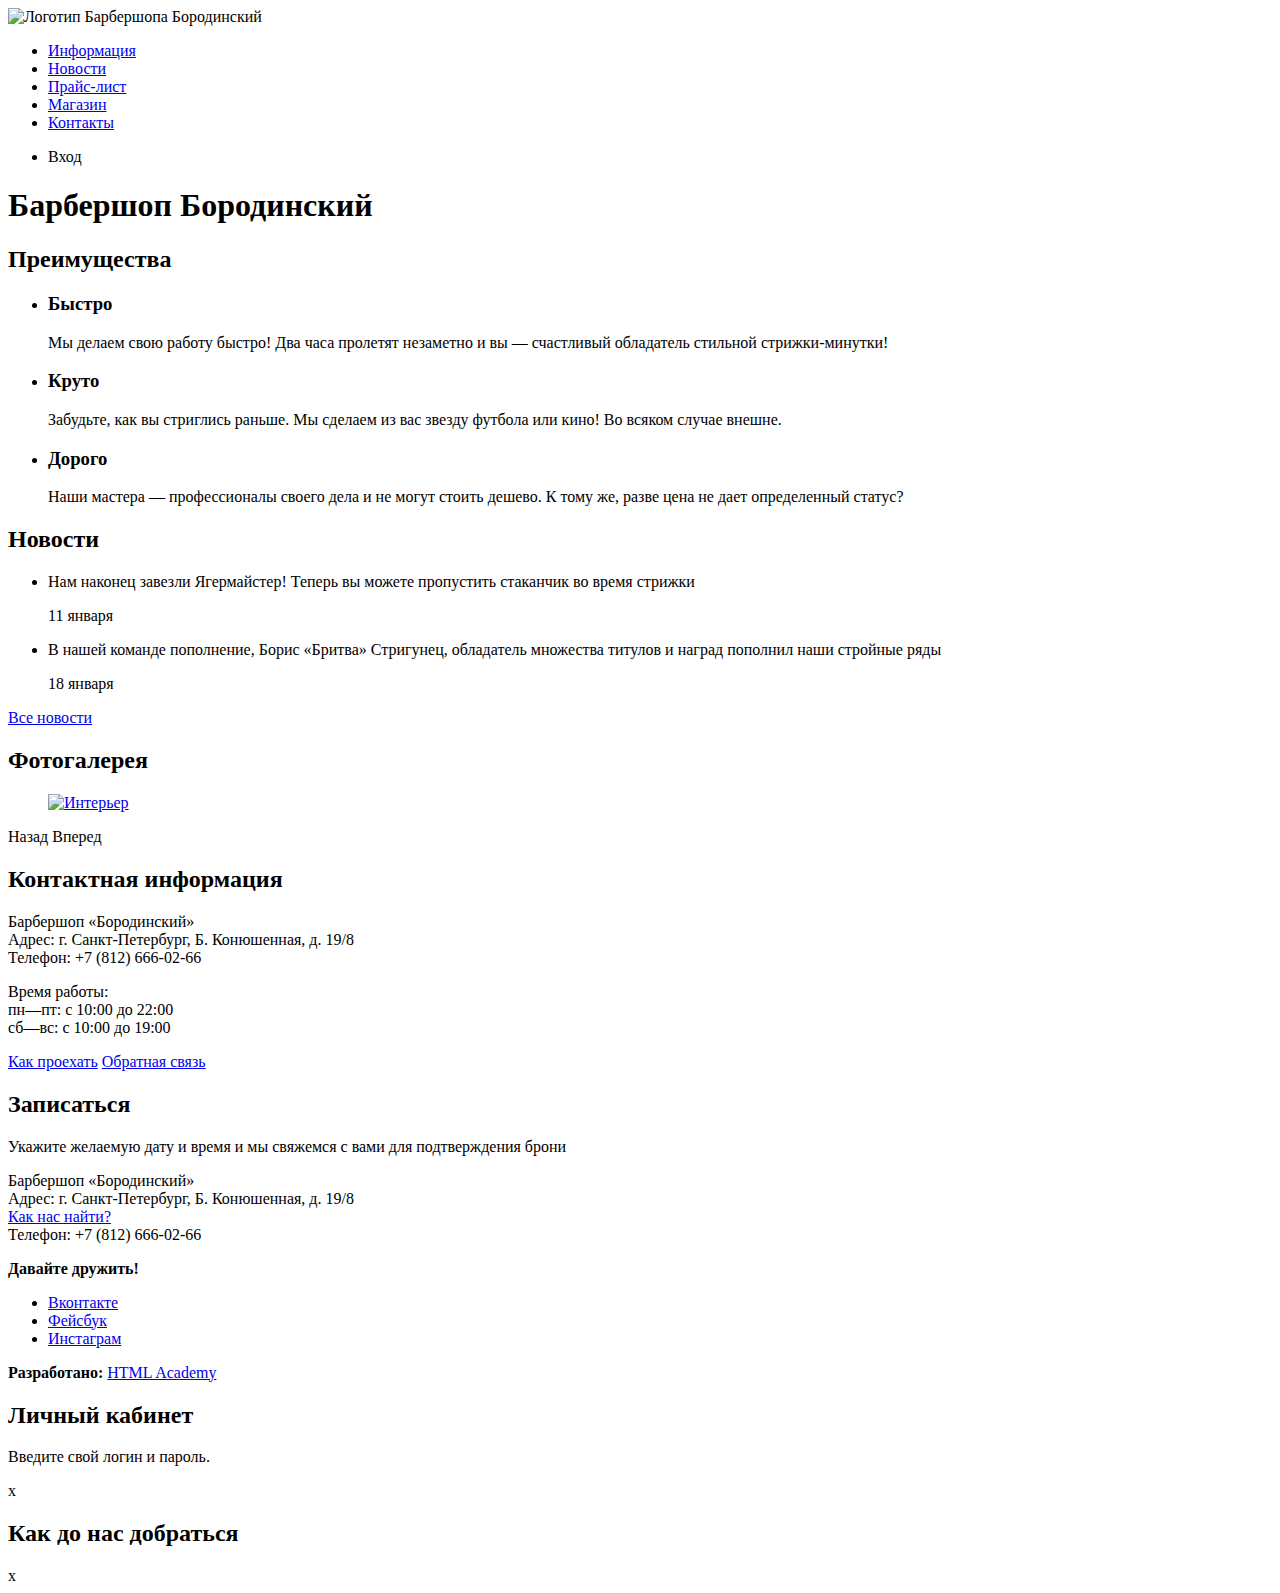
==== index.html @ 89cc82a1 "Выполнена разметка" ====
<!DOCTYPE html>
<html lang="ru">
  <head>
    <meta charset="utf-8">
    <title>HTML Academy: Барбершоп</title>
  </head>
  <body>
    <header class="main-header">
      <nav class="main-navigation">
        <a href="#" class="main-header-logo"></a>
          <img src="#" width="368" height="153" alt="Логотип Барбершопа Бородинский">
        </a>
        <ul class="sitee-navigation">
          <li><a href="info.html">Информация</a></li>
          <li><a href="news.html">Новости</a></li>
          <li><a href="price.html">Прайс-лист</a></li>
          <li><a href="catalog.html">Магазин</a></li>
          <li><a href="contacts.html">Контакты</a></li>
        </ul>
        <ul class="user-navigation">
          <li class="login-link">Вход</li>
        </ul>
      </nav>
    </header>

    <main class="container">
      <h1 class="visually-hidden">Барбершоп Бородинский</h1>
      <section class="features">
        <h2 class="visually-hidden">Преимущества</h2>
        <ul class="features-list">
          <li class="feature-item">
            <h3>Быстро</h3>
            <p>Мы делаем свою работу быстро! Два часа пролетят незаметно и вы — счастливый обладатель стильной стрижки-минутки!</p>
          </li>
          <li class="feature-item">
            <h3>Круто</h3>
            <p>Забудьте, как вы стриглись раньше. Мы сделаем из вас звезду футбола или кино! Во всяком случае внешне.</p>
          </li>
          <li class="feature-item">
            <h3>Дорого</h3>
            <p>Наши мастера — профессионалы своего дела и не могут стоить дешево. К тому же, разве цена не дает определенный статус?</p>
          </li>
        </ul>
      </section>

      <section class="news">
        <h2>Новости</h2>
        <ul class="new-list">
          <li class="new-item">
            <p>Нам наконец завезли Ягермайстер! Теперь вы можете пропустить стаканчик во время стрижки</p>
            <time datetime="2016-01-11">11 января</time>
          </li>
          <li class="new-item">
              <p>В нашей команде пополнение, Борис «Бритва» Стригунец, обладатель множества титулов и наград пополнил наши стройные ряды</p>
              <time datetime="2016-01-18">18 января</time>
          </li>
        </ul>
        <a class="button" href="news.html">Все новости</a>
      </section>

      <section class="gallery">
          <h2>Фотогалерея</h2>
          <figure class="gallery-content">
            <a href="#"><img src="img/studio.jpg" width="286" height="164" alt="Интерьер"></a>
          </figure>
          <span class="button gallery-button gallery-button-back">Назад</span>
          <span class="button gallery-button gallery-button-next">Вперед</span>
        </section>

        <section class="contacts">
            <h2>Контактная информация</h2>
            <p>
               Барбершоп «Бородинский»<br>
               Адрес: г. Санкт-Петербург, Б. Конюшенная, д. 19/8<br>
               Телефон: +7 (812) 666-02-66
            </p>
            <p>
              Время работы:<br>
              пн—пт: с 10:00 до 22:00<br>
              сб—вс: с 10:00 до 19:00
            </p>
            <a class="button" href="map.html">Как проехать</a>
            <a class="button" href="contacts.html">Обратная связь</a>
          </section>

          <section class="appointment">
              <h2>Записаться</h2>
              <p class="appointment-info">Укажите желаемую дату и время и мы свяжемся с вами для подтверждения брони</p>
              <!-- Здесь будет форма -->
            </section>
    </main>

    <footer class="main-footer">
        <p class="footer-contacts">
          Барбершоп «Бородинский»<br>
          Адрес: г. Санкт-Петербург, Б. Конюшенная, д. 19/8<br>
          <a href="map.html">Как нас найти?</a><br>
          Телефон: +7 (812) 666-02-66
        </p>
        <div class="footer-social">
          <b>Давайте дружить!</b>
          <ul>
            <li><a class="social-button" href="#">Вконтакте</a></li>
            <li><a class="social-button" href="#">Фейсбук</a></li>
            <li><a class="social-button" href="#">Инстаграм</a></li>
          </ul>
        </div>
        <p class="footer-copyright">
          <b>Разработано:</b> 
          <a class="button" href="https://htmlacademy.ru">HTML Academy</a>
        </p>
      </footer> 

      <section class="modal modal-login">
          <h2>Личный кабинет</h2>
          <p>Введите свой логин и пароль.</p>
          <!-- Здесь будет форма -->
          <span class="modal-close">x</span>
        </section>
        
        <section class="modal modal-map">
          <h2 class="visually-hidden">Как до нас добраться</h2>
          <span class="modal-close">x</span>
        </section>


  </body>
</html>
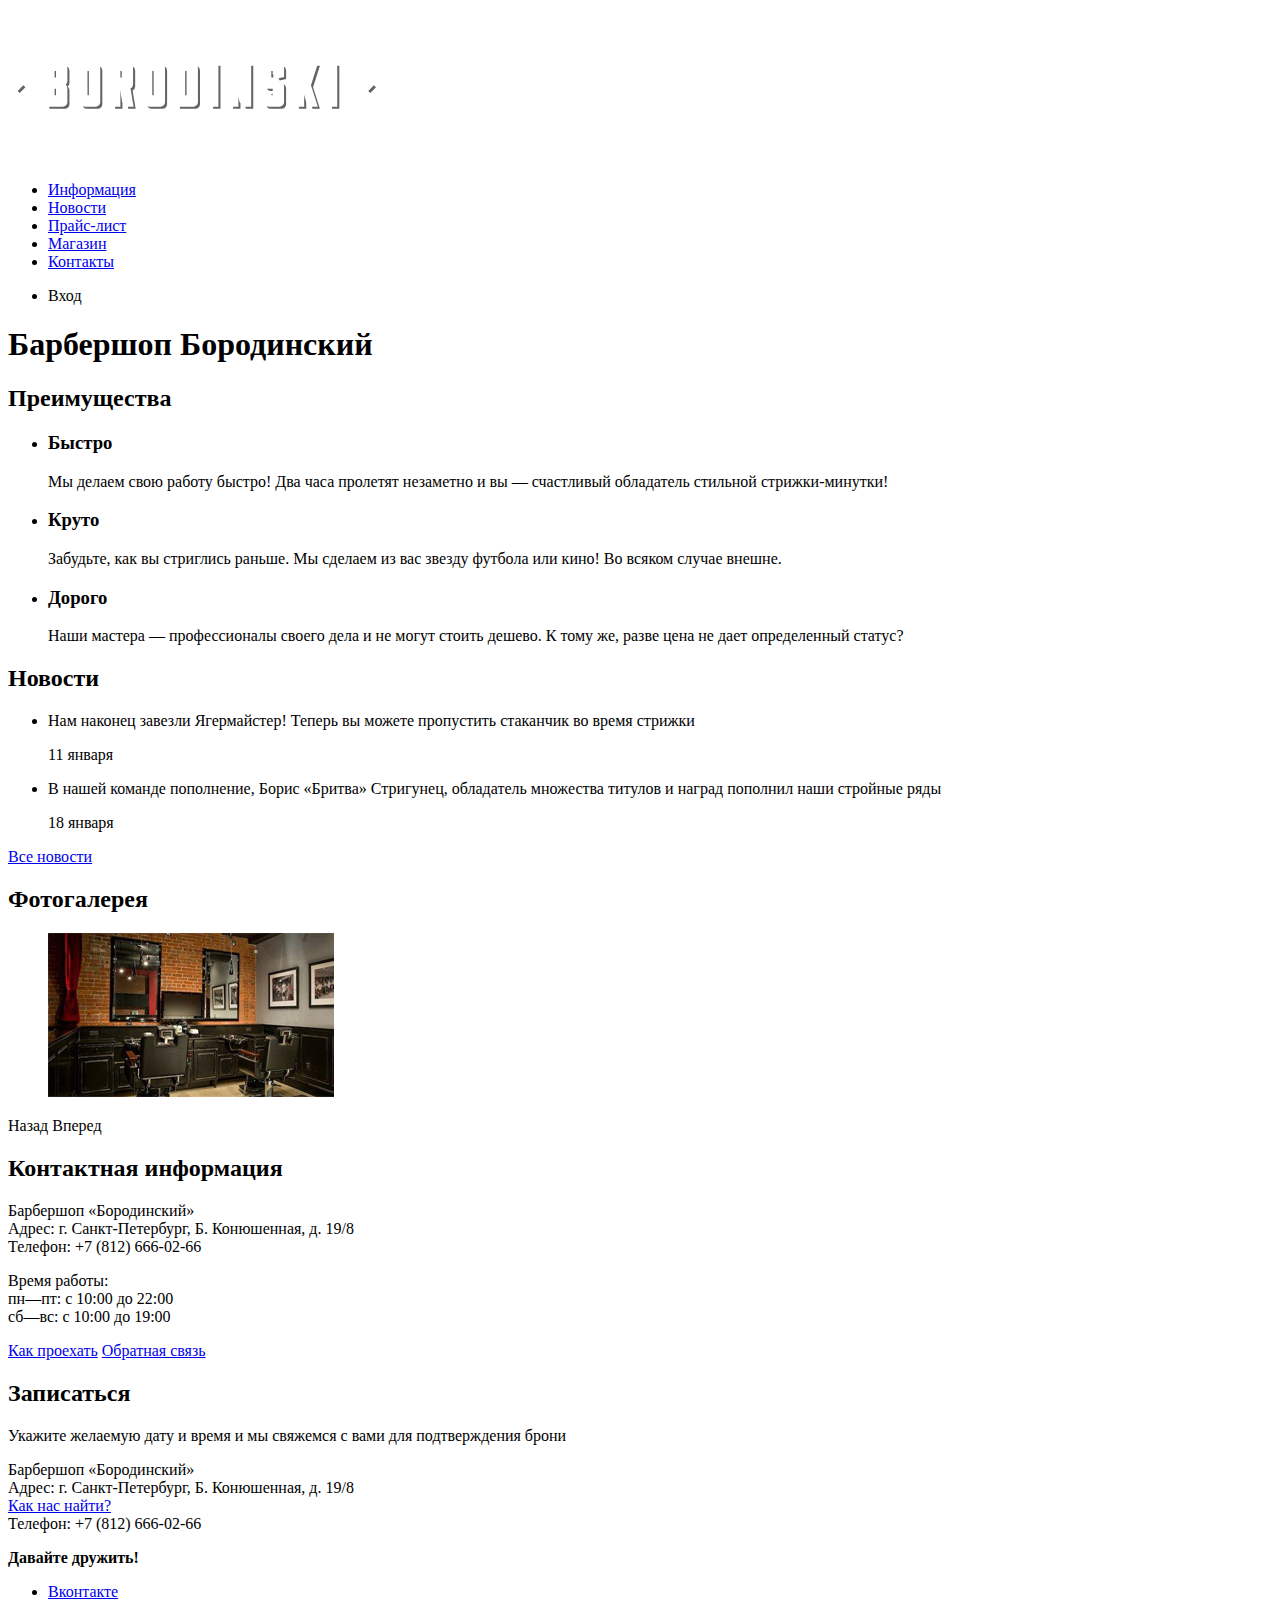
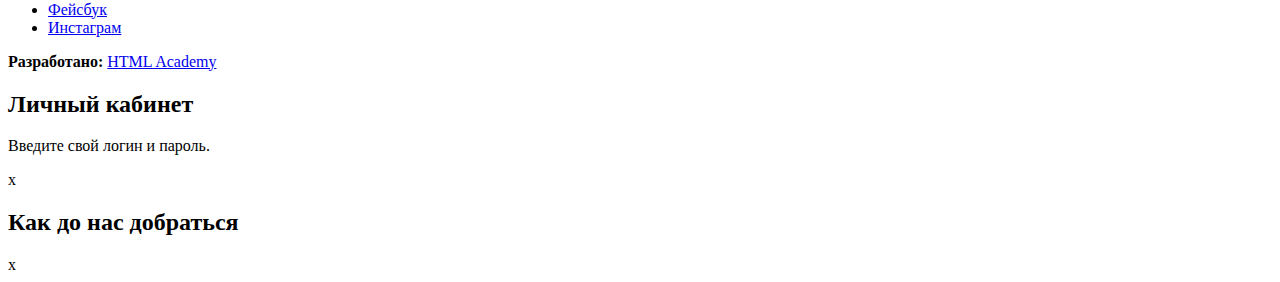
==== commit 2115f5c9: "adding photo" ====
--- a/index.html
+++ b/index.html
@@ -8,9 +8,9 @@
     <header class="main-header">
       <nav class="main-navigation">
         <a href="#" class="main-header-logo"></a>
-          <img src="#" width="368" height="153" alt="Логотип Барбершопа Бородинский">
+          <img src="img/index-logo.svg" width="368" height="153" alt="Логотип Барбершопа Бородинский">
         </a>
-        <ul class="sitee-navigation">
+        <ul class="site-navigation">
           <li><a href="info.html">Информация</a></li>
           <li><a href="news.html">Новости</a></li>
           <li><a href="price.html">Прайс-лист</a></li>
@@ -61,7 +61,7 @@
       <section class="gallery">
           <h2>Фотогалерея</h2>
           <figure class="gallery-content">
-            <a href="#"><img src="img/studio.jpg" width="286" height="164" alt="Интерьер"></a>
+            <a href="#"><img src="img/barbershop-inside.jpg" width="286" height="164" alt="Интерьер"></a>
           </figure>
           <span class="button gallery-button gallery-button-back">Назад</span>
           <span class="button gallery-button gallery-button-next">Вперед</span>
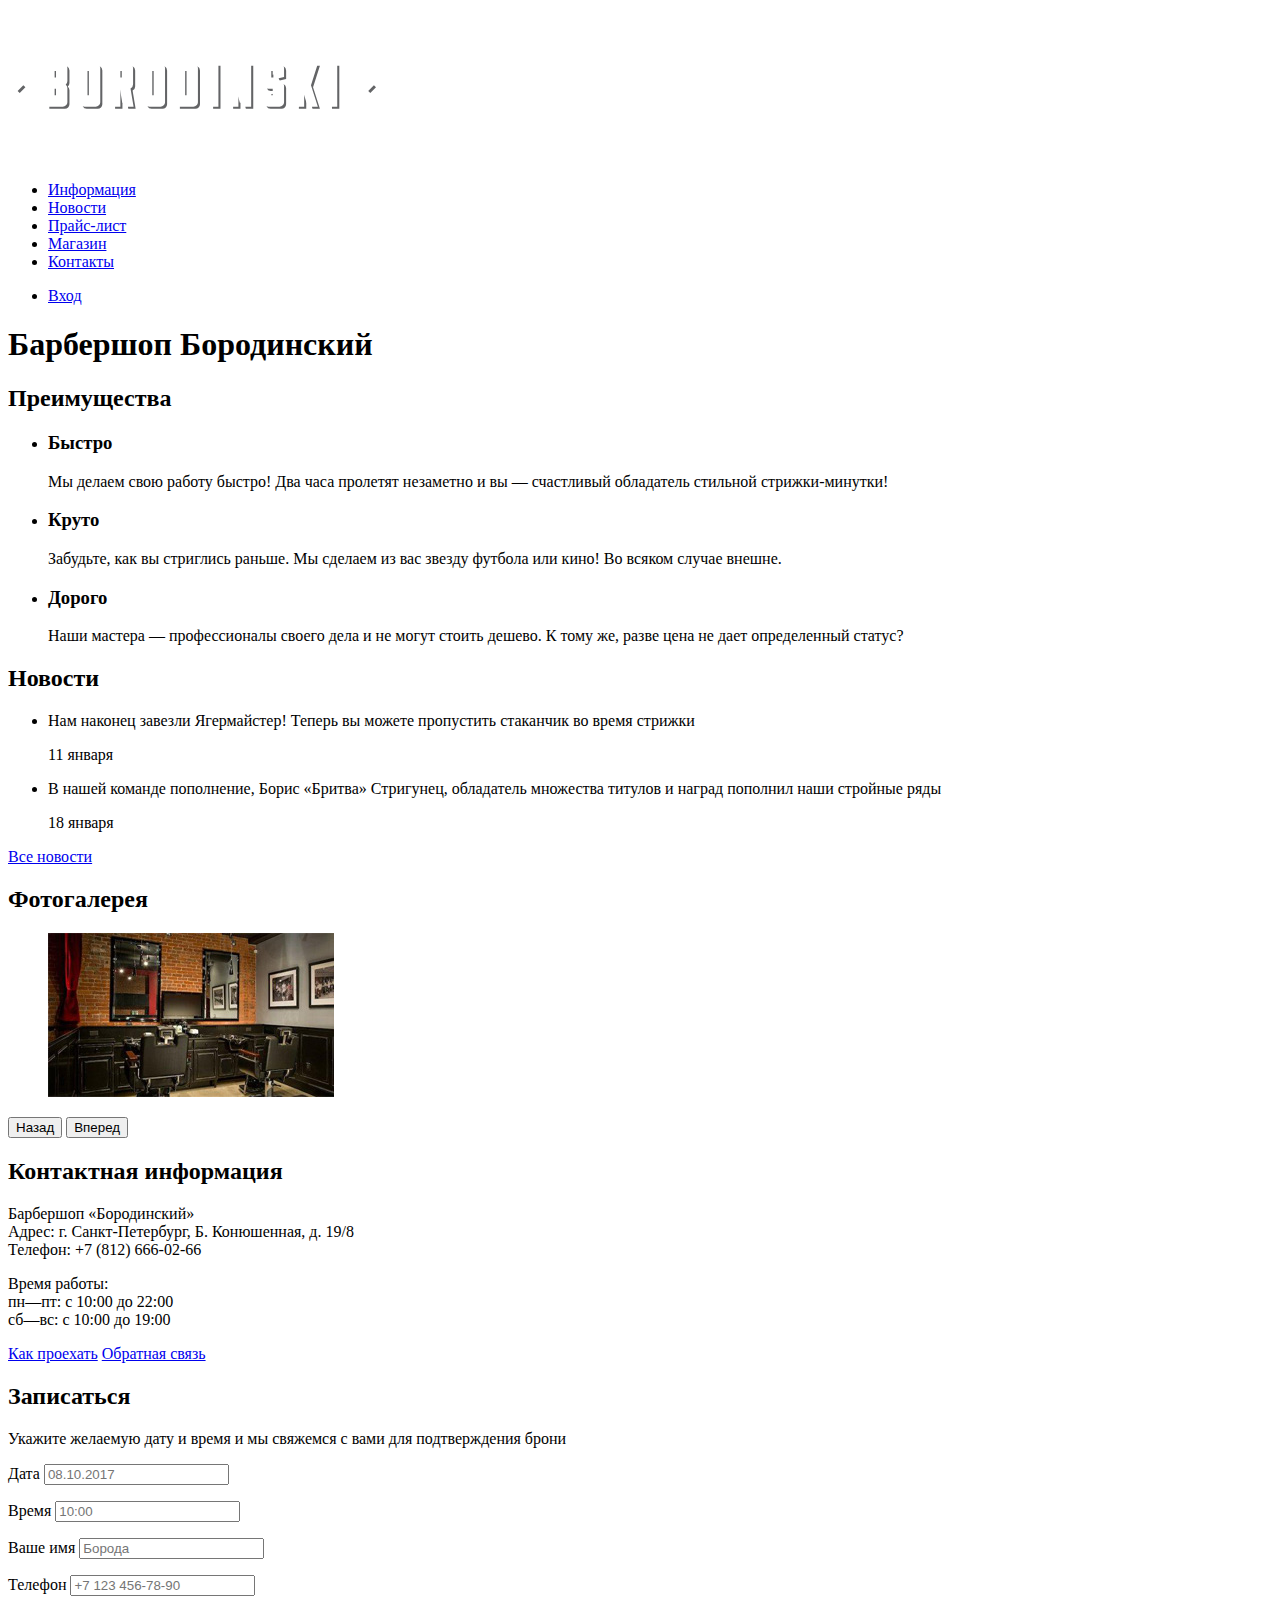
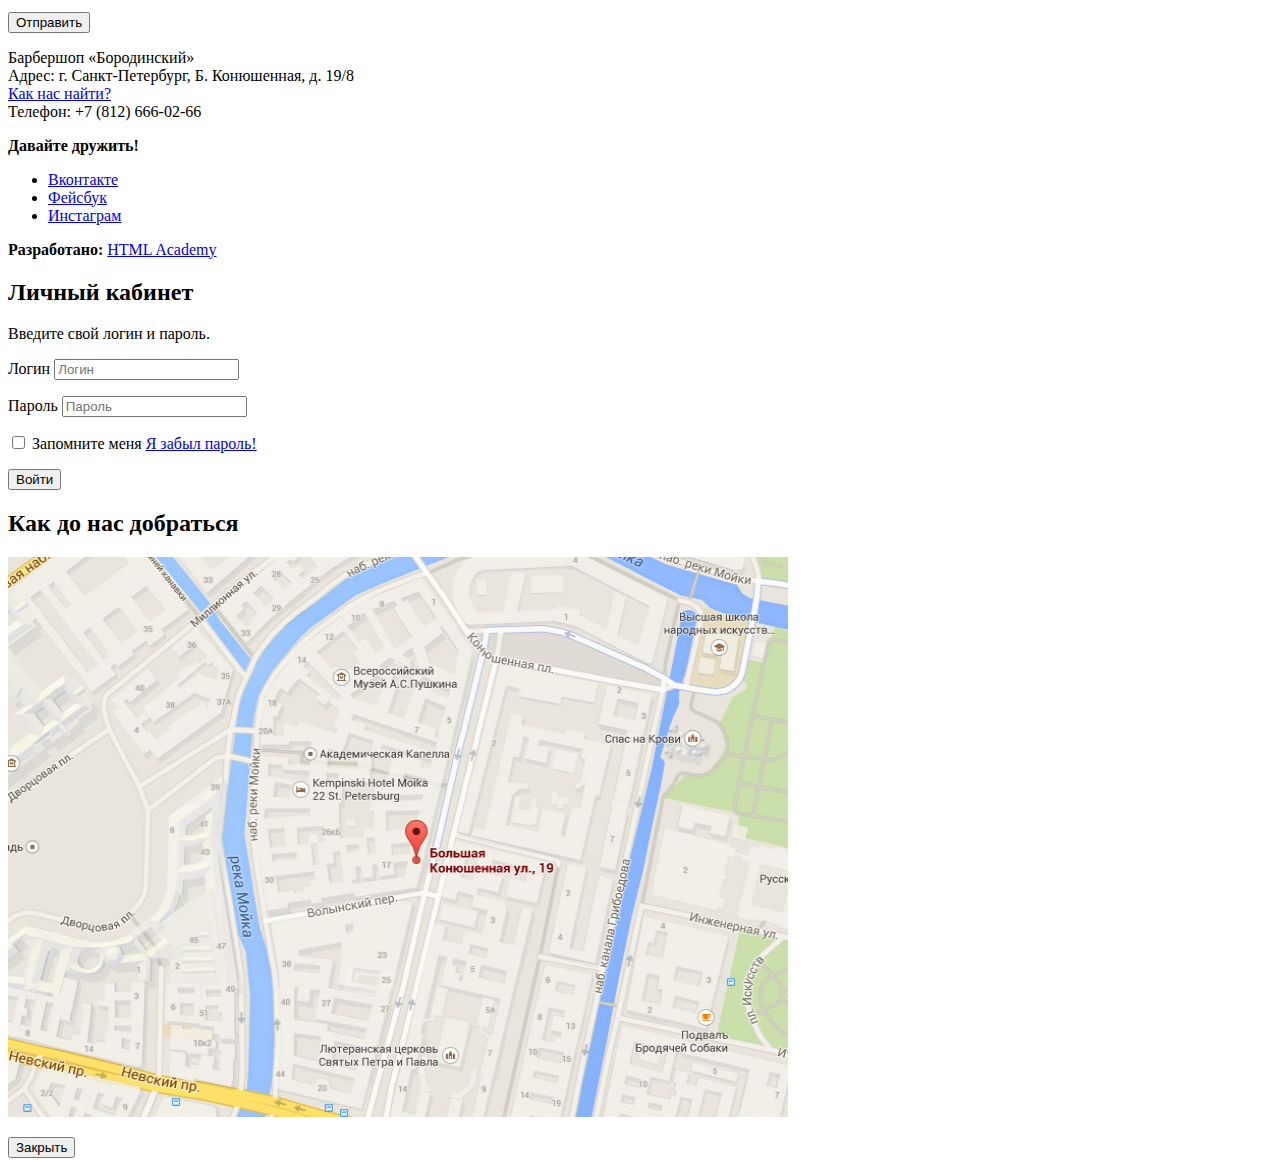
==== commit 29623d7e: "Adding a11y" ====
--- a/index.html
+++ b/index.html
@@ -1,128 +1,179 @@
 <!DOCTYPE html>
 <html lang="ru">
-  <head>
-    <meta charset="utf-8">
-    <title>HTML Academy: Барбершоп</title>
-  </head>
-  <body>
-    <header class="main-header">
-      <nav class="main-navigation">
-        <a href="#" class="main-header-logo"></a>
-          <img src="img/index-logo.svg" width="368" height="153" alt="Логотип Барбершопа Бородинский">
-        </a>
-        <ul class="site-navigation">
-          <li><a href="info.html">Информация</a></li>
-          <li><a href="news.html">Новости</a></li>
-          <li><a href="price.html">Прайс-лист</a></li>
-          <li><a href="catalog.html">Магазин</a></li>
-          <li><a href="contacts.html">Контакты</a></li>
-        </ul>
-        <ul class="user-navigation">
-          <li class="login-link">Вход</li>
-        </ul>
-      </nav>
-    </header>
 
-    <main class="container">
-      <h1 class="visually-hidden">Барбершоп Бородинский</h1>
-      <section class="features">
-        <h2 class="visually-hidden">Преимущества</h2>
-        <ul class="features-list">
-          <li class="feature-item">
-            <h3>Быстро</h3>
-            <p>Мы делаем свою работу быстро! Два часа пролетят незаметно и вы — счастливый обладатель стильной стрижки-минутки!</p>
-          </li>
-          <li class="feature-item">
-            <h3>Круто</h3>
-            <p>Забудьте, как вы стриглись раньше. Мы сделаем из вас звезду футбола или кино! Во всяком случае внешне.</p>
-          </li>
-          <li class="feature-item">
-            <h3>Дорого</h3>
-            <p>Наши мастера — профессионалы своего дела и не могут стоить дешево. К тому же, разве цена не дает определенный статус?</p>
-          </li>
-        </ul>
-      </section>
+<head>
+  <meta charset="utf-8">
+  <title>HTML Academy: Барбершоп</title>
+</head>
 
-      <section class="news">
-        <h2>Новости</h2>
-        <ul class="new-list">
-          <li class="new-item">
-            <p>Нам наконец завезли Ягермайстер! Теперь вы можете пропустить стаканчик во время стрижки</p>
-            <time datetime="2016-01-11">11 января</time>
-          </li>
-          <li class="new-item">
-              <p>В нашей команде пополнение, Борис «Бритва» Стригунец, обладатель множества титулов и наград пополнил наши стройные ряды</p>
-              <time datetime="2016-01-18">18 января</time>
-          </li>
-        </ul>
-        <a class="button" href="news.html">Все новости</a>
-      </section>
+<body>
+  <header class="main-header">
+    <nav class="main-navigation">
+      <a href="#" class="main-header-logo"></a>
+      <img src="img/index-logo.svg" width="368" height="153" alt="Логотип Барбершопа Бородинский">
+      </a>
+      <ul class="site-navigation">
+        <li><a href="info.html">Информация</a></li>
+        <li><a href="news.html">Новости</a></li>
+        <li><a href="price.html">Прайс-лист</a></li>
+        <li><a href="catalog.html">Магазин</a></li>
+        <li><a href="contacts.html">Контакты</a></li>
+      </ul>
+      <ul class="user-navigation">
+        <li class="login-link">
+          <a class="login-link" href="login.html">
+            Вход
+          </a>
+        </li>
+      </ul>
+    </nav>
+  </header>
 
-      <section class="gallery">
-          <h2>Фотогалерея</h2>
-          <figure class="gallery-content">
-            <a href="#"><img src="img/barbershop-inside.jpg" width="286" height="164" alt="Интерьер"></a>
-          </figure>
-          <span class="button gallery-button gallery-button-back">Назад</span>
-          <span class="button gallery-button gallery-button-next">Вперед</span>
-        </section>
+  <main class="container">
+    <h1 class="visually-hidden">Барбершоп Бородинский</h1>
+    <section class="features">
+      <h2 class="visually-hidden">Преимущества</h2>
+      <ul class="features-list">
+        <li class="feature-item">
+          <h3>Быстро</h3>
+          <p>Мы делаем свою работу быстро! Два часа пролетят незаметно и вы — счастливый обладатель стильной
+            стрижки-минутки!</p>
+        </li>
+        <li class="feature-item">
+          <h3>Круто</h3>
+          <p>Забудьте, как вы стриглись раньше. Мы сделаем из вас звезду футбола или кино! Во всяком случае внешне.</p>
+        </li>
+        <li class="feature-item">
+          <h3>Дорого</h3>
+          <p>Наши мастера — профессионалы своего дела и не могут стоить дешево. К тому же, разве цена не дает
+            определенный статус?</p>
+        </li>
+      </ul>
+    </section>
 
-        <section class="contacts">
-            <h2>Контактная информация</h2>
-            <p>
-               Барбершоп «Бородинский»<br>
-               Адрес: г. Санкт-Петербург, Б. Конюшенная, д. 19/8<br>
-               Телефон: +7 (812) 666-02-66
-            </p>
-            <p>
-              Время работы:<br>
-              пн—пт: с 10:00 до 22:00<br>
-              сб—вс: с 10:00 до 19:00
-            </p>
-            <a class="button" href="map.html">Как проехать</a>
-            <a class="button" href="contacts.html">Обратная связь</a>
-          </section>
+    <section class="news">
+      <h2>Новости</h2>
+      <ul class="new-list">
+        <li class="new-item">
+          <p>Нам наконец завезли Ягермайстер! Теперь вы можете пропустить стаканчик во время стрижки</p>
+          <time datetime="2016-01-11">11 января</time>
+        </li>
+        <li class="new-item">
+          <p>В нашей команде пополнение, Борис «Бритва» Стригунец, обладатель множества титулов и наград пополнил наши
+            стройные ряды</p>
+          <time datetime="2016-01-18">18 января</time>
+        </li>
+      </ul>
+      <a class="button" href="news.html">Все новости</a>
+    </section>
 
-          <section class="appointment">
-              <h2>Записаться</h2>
-              <p class="appointment-info">Укажите желаемую дату и время и мы свяжемся с вами для подтверждения брони</p>
-              <!-- Здесь будет форма -->
-            </section>
-    </main>
+    <section class="gallery">
+      <h2>Фотогалерея</h2>
+      <figure class="gallery-content">
+        <a href="#"><img src="img/barbershop-inside.jpg" width="286" height="164" alt="Интерьер"></a>
+      </figure>
+      <button class="button gallery-button gallery-button-back">Назад</button>
+      <button class="button gallery-button gallery-button-next">Вперед</button>
+    </section>
 
-    <footer class="main-footer">
-        <p class="footer-contacts">
-          Барбершоп «Бородинский»<br>
-          Адрес: г. Санкт-Петербург, Б. Конюшенная, д. 19/8<br>
-          <a href="map.html">Как нас найти?</a><br>
-          Телефон: +7 (812) 666-02-66
+    <section class="contacts">
+      <h2>Контактная информация</h2>
+      <p>
+        Барбершоп «Бородинский»<br>
+        Адрес: г. Санкт-Петербург, Б. Конюшенная, д. 19/8<br>
+        Телефон: +7 (812) 666-02-66
+      </p>
+      <p>
+        Время работы:<br>
+        пн—пт: с 10:00 до 22:00<br>
+        сб—вс: с 10:00 до 19:00
+      </p>
+      <a class="button" href="map.html">Как проехать</a>
+      <a class="button" href="contacts.html">Обратная связь</a>
+    </section>
+
+    <section class="appointment">
+      <h2>Записаться</h2>
+      <p class="appointment-info">Укажите желаемую дату и время и мы свяжемся с вами для подтверждения брони</p>
+      <form class="appointment-form" action="https://echo.htmlacademy.ru" method="post">
+        <p class="appointment-item">
+          <label for="appointment-date">Дата</label>
+          <input id="appointment-date" type="text" name="date" value="" placeholder="08.10.2017">
         </p>
-        <div class="footer-social">
-          <b>Давайте дружить!</b>
-          <ul>
-            <li><a class="social-button" href="#">Вконтакте</a></li>
-            <li><a class="social-button" href="#">Фейсбук</a></li>
-            <li><a class="social-button" href="#">Инстаграм</a></li>
-          </ul>
-        </div>
-        <p class="footer-copyright">
-          <b>Разработано:</b> 
-          <a class="button" href="https://htmlacademy.ru">HTML Academy</a>
+        <p class="appointment-item">
+          <label for="appointment-time">Время</label>
+          <input id="appointment-time" type="text" name="time" value="" placeholder="10:00">
         </p>
-      </footer> 
+        <p class="appointment-item">
+          <label for="appointment-name">Ваше имя</label>
+          <input id="appointment-name" type="text" name="name" value="" placeholder="Борода">
+        </p>
+        <p class="appointment-item">
+          <label for="appointment-phone">Телефон</label>
+          <input id="appointment-phone" type="tel" name="phone" value="" placeholder="+7 123 456-78-90">
+        </p>
+        <button class="button" type="submit">Отправить</button>
+      </form>
+    </section>
+  </main>
 
-      <section class="modal modal-login">
-          <h2>Личный кабинет</h2>
-          <p>Введите свой логин и пароль.</p>
-          <!-- Здесь будет форма -->
-          <span class="modal-close">x</span>
-        </section>
-        
-        <section class="modal modal-map">
-          <h2 class="visually-hidden">Как до нас добраться</h2>
-          <span class="modal-close">x</span>
-        </section>
+  <footer class="main-footer">
+    <p class="footer-contacts">
+      Барбершоп «Бородинский»<br>
+      Адрес: г. Санкт-Петербург, Б. Конюшенная, д. 19/8<br>
+      <a href="map.html">Как нас найти?</a><br>
+      Телефон: +7 (812) 666-02-66
+    </p>
+    <div class="footer-social">
+      <b>Давайте дружить!</b>
+      <ul>
+        <li><a class="social-button" href="#">Вконтакте</a></li>
+        <li><a class="social-button" href="#">Фейсбук</a></li>
+        <li><a class="social-button" href="#">Инстаграм</a></li>
+      </ul>
+    </div>
+    <p class="footer-copyright">
+      <b>Разработано:</b>
+      <a class="button" href="https://htmlacademy.ru">HTML Academy</a>
+    </p>
+  </footer>
+
+  <section class="modal modal-login">
+    <h2>Личный кабинет</h2>
+    <p>Введите свой логин и пароль.</p>
+    <form class="login-form" action="https://echo.htmlacademy.ru" method="post">
+      <p>
+        <label class="visually-hidden" for="user-login">Логин</label>
+        <input class="login-icon-user" id="user-login" type="text" name="login" placeholder="Логин">
+      </p>
+      <p>
+        <label class="visually-hidden" for="user-password">Пароль</label>
+        <input class="login-icon-password" id="user-password" type="password" name="password" placeholder="Пароль">
+      </p>
+      <p class="login-password-info">
+        <label class="login-checkbox">
+          <input type="checkbox" name="remember">
+          Запомните меня
+        </label>
+        <a class="restore" href="#">Я забыл пароль!</a>
+      </p>
+      <button class="button" type="submit">
+        Войти
+      </button>
+    </form>
+  </section>
+
+  <section class="modal modal-map">
+    <h2 class="visually-hidden">Как до нас добраться</h2>
+    <p>
+      <img src="img/map.jpg" width="780" height="560" alt="Офис компании по адресу ул. Большая Конюшенная 19/8, Санкт-Петербург">
+    </p>
+    <button class="modal-close" type="button">
+      Закрыть
+    </button>
+  </section>
 
 
-  </body>
-</html>
+</body>
+
+</html>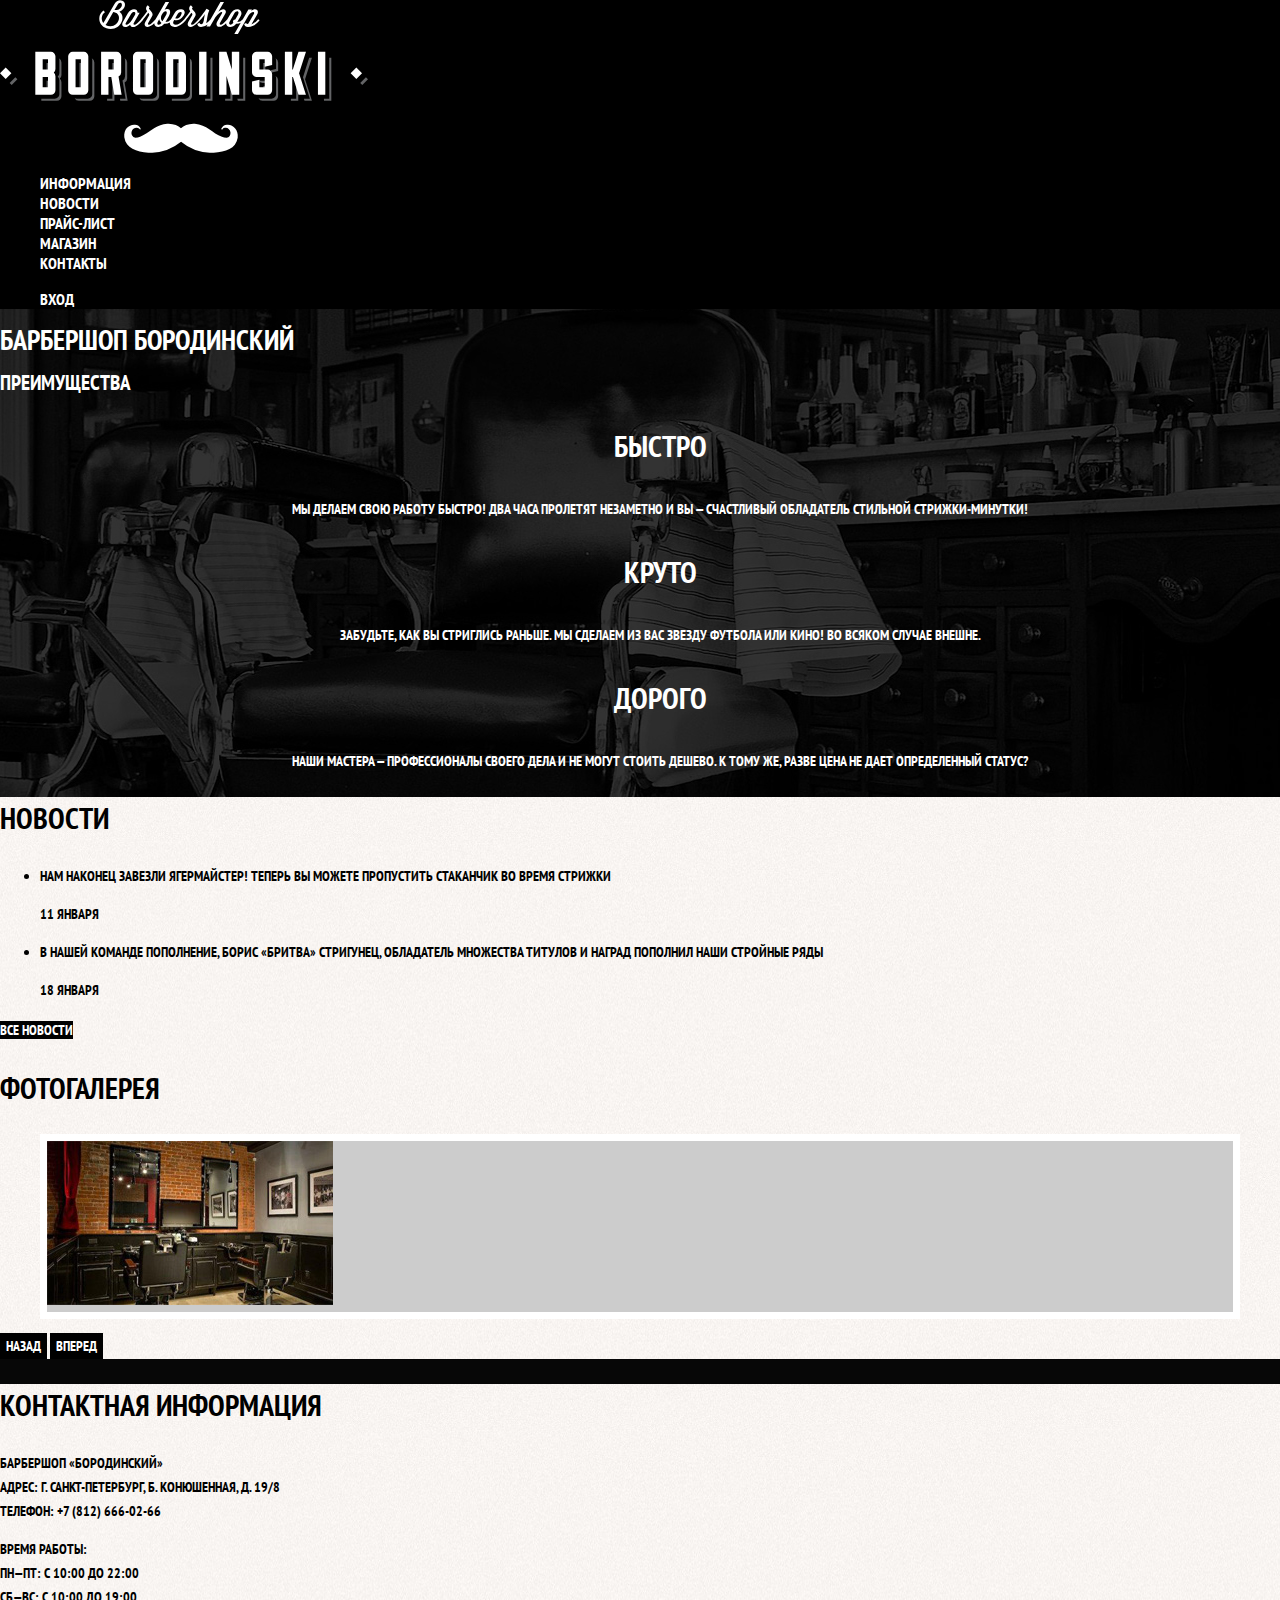
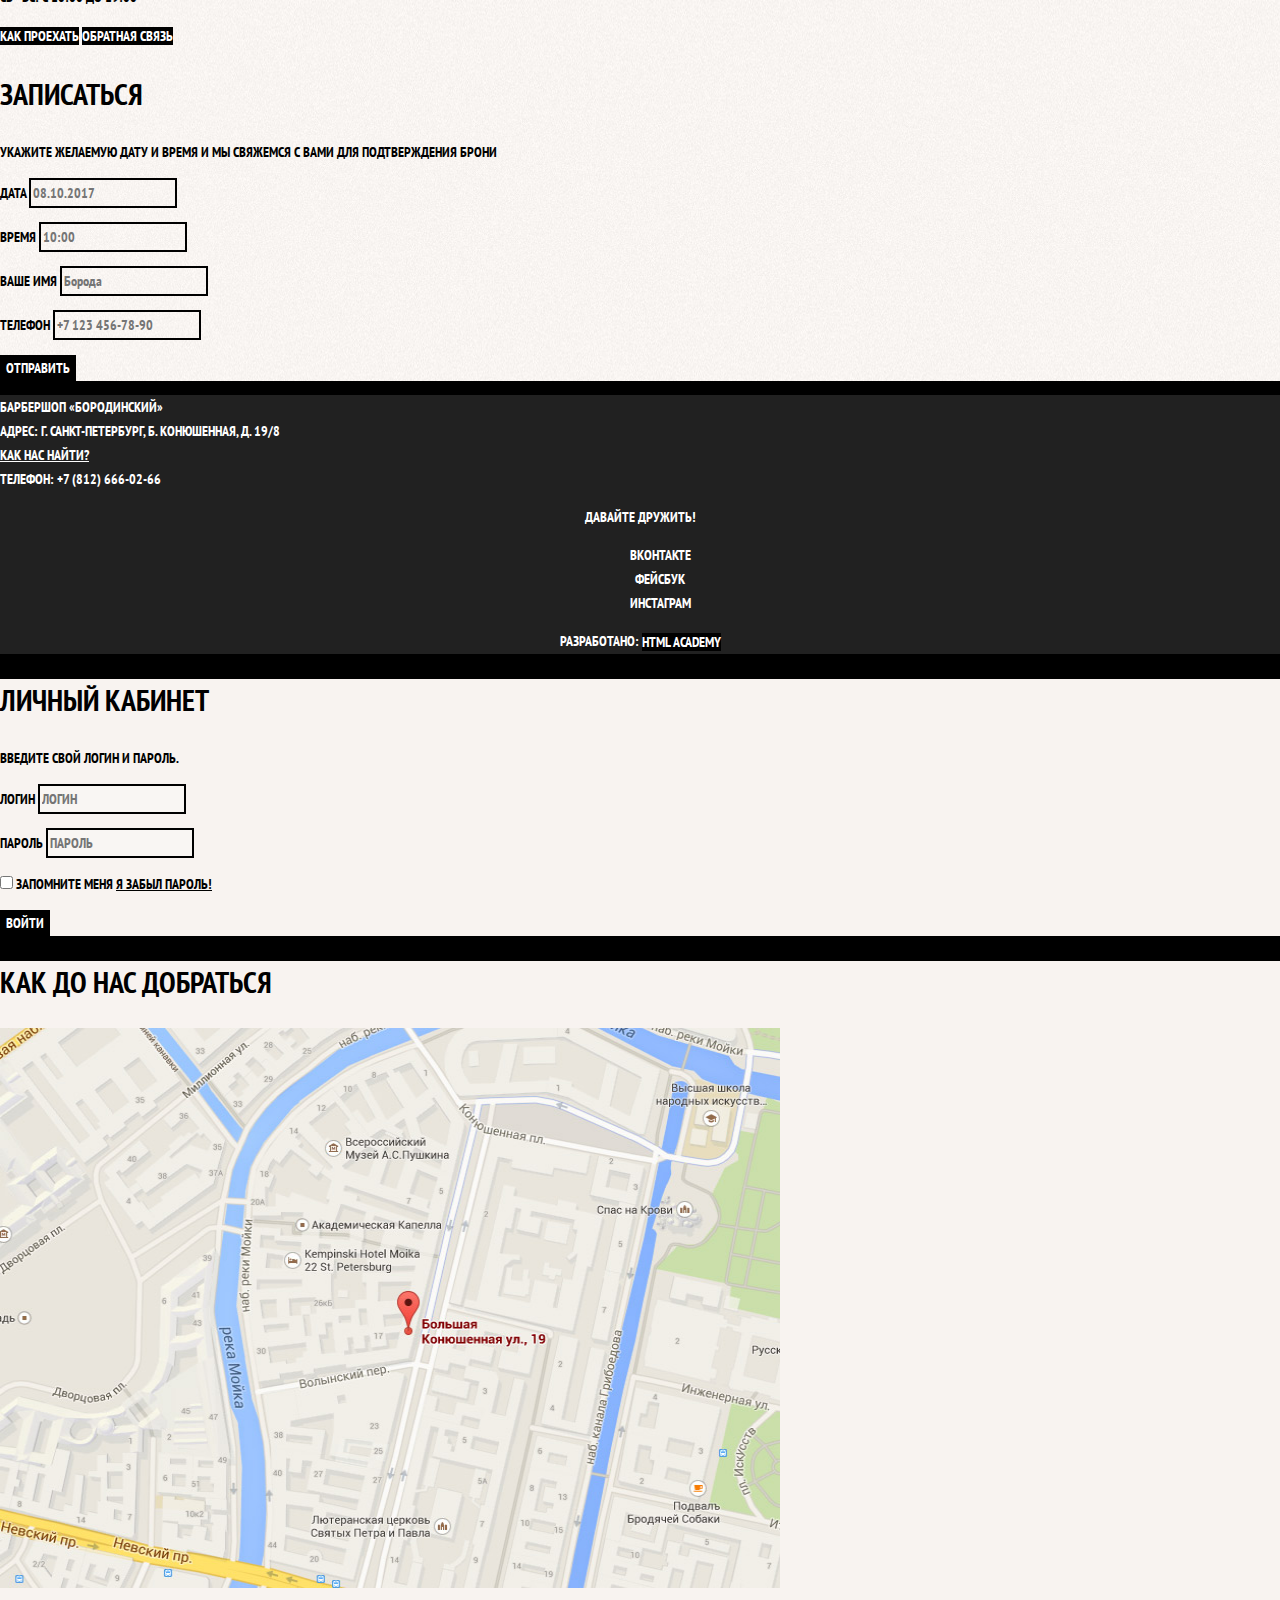
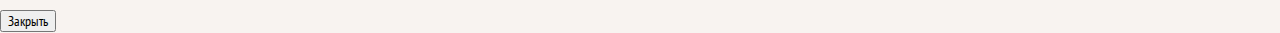
==== commit bba4cb43: "Basic css" ====
--- a/index.html
+++ b/index.html
@@ -4,6 +4,9 @@
 <head>
   <meta charset="utf-8">
   <title>HTML Academy: Барбершоп</title>
+  <link href="https://fonts.googleapis.com/css?family=PT+Sans+Narrow:400,700&amp;subset=cyrillic" rel="stylesheet">
+  <link href="css/style.css" rel="stylesheet">
+  <link href="css/normalize.css" rel="stylesheet">
 </head>
 
 <body>
@@ -51,70 +54,75 @@
       </ul>
     </section>
 
-    <section class="news">
-      <h2>Новости</h2>
-      <ul class="new-list">
-        <li class="new-item">
-          <p>Нам наконец завезли Ягермайстер! Теперь вы можете пропустить стаканчик во время стрижки</p>
-          <time datetime="2016-01-11">11 января</time>
-        </li>
-        <li class="new-item">
-          <p>В нашей команде пополнение, Борис «Бритва» Стригунец, обладатель множества титулов и наград пополнил наши
-            стройные ряды</p>
-          <time datetime="2016-01-18">18 января</time>
-        </li>
-      </ul>
-      <a class="button" href="news.html">Все новости</a>
-    </section>
+    <div class="index-columns">
+      <section class="news">
+        <h2>Новости</h2>
+        <ul class="new-list">
+          <li class="new-item">
+            <p>Нам наконец завезли Ягермайстер! Теперь вы можете пропустить стаканчик во время стрижки</p>
+            <time datetime="2016-01-11">11 января</time>
+          </li>
+          <li class="new-item">
+            <p>В нашей команде пополнение, Борис «Бритва» Стригунец, обладатель множества титулов и наград пополнил
+              наши
+              стройные ряды</p>
+            <time datetime="2016-01-18">18 января</time>
+          </li>
+        </ul>
+        <a class="button" href="news.html">Все новости</a>
+      </section>
 
-    <section class="gallery">
-      <h2>Фотогалерея</h2>
-      <figure class="gallery-content">
-        <a href="#"><img src="img/barbershop-inside.jpg" width="286" height="164" alt="Интерьер"></a>
-      </figure>
-      <button class="button gallery-button gallery-button-back">Назад</button>
-      <button class="button gallery-button gallery-button-next">Вперед</button>
-    </section>
+      <section class="gallery">
+        <h2>Фотогалерея</h2>
+        <figure class="gallery-content">
+          <a href="#"><img src="img/barbershop-inside.jpg" width="286" height="164" alt="Интерьер"></a>
+        </figure>
+        <button class="button gallery-button gallery-button-back">Назад</button>
+        <button class="button gallery-button gallery-button-next">Вперед</button>
+      </section>
+    </div>
 
-    <section class="contacts">
-      <h2>Контактная информация</h2>
-      <p>
-        Барбершоп «Бородинский»<br>
-        Адрес: г. Санкт-Петербург, Б. Конюшенная, д. 19/8<br>
-        Телефон: +7 (812) 666-02-66
-      </p>
-      <p>
-        Время работы:<br>
-        пн—пт: с 10:00 до 22:00<br>
-        сб—вс: с 10:00 до 19:00
-      </p>
-      <a class="button" href="map.html">Как проехать</a>
-      <a class="button" href="contacts.html">Обратная связь</a>
-    </section>
+    <div class="index-columns">
+      <section class="contacts">
+        <h2>Контактная информация</h2>
+        <p>
+          Барбершоп «Бородинский»<br>
+          Адрес: г. Санкт-Петербург, Б. Конюшенная, д. 19/8<br>
+          Телефон: +7 (812) 666-02-66
+        </p>
+        <p>
+          Время работы:<br>
+          пн—пт: с 10:00 до 22:00<br>
+          сб—вс: с 10:00 до 19:00
+        </p>
+        <a class="button" href="map.html">Как проехать</a>
+        <a class="button" href="contacts.html">Обратная связь</a>
+      </section>
 
-    <section class="appointment">
-      <h2>Записаться</h2>
-      <p class="appointment-info">Укажите желаемую дату и время и мы свяжемся с вами для подтверждения брони</p>
-      <form class="appointment-form" action="https://echo.htmlacademy.ru" method="post">
-        <p class="appointment-item">
-          <label for="appointment-date">Дата</label>
-          <input id="appointment-date" type="text" name="date" value="" placeholder="08.10.2017">
-        </p>
-        <p class="appointment-item">
-          <label for="appointment-time">Время</label>
-          <input id="appointment-time" type="text" name="time" value="" placeholder="10:00">
-        </p>
-        <p class="appointment-item">
-          <label for="appointment-name">Ваше имя</label>
-          <input id="appointment-name" type="text" name="name" value="" placeholder="Борода">
-        </p>
-        <p class="appointment-item">
-          <label for="appointment-phone">Телефон</label>
-          <input id="appointment-phone" type="tel" name="phone" value="" placeholder="+7 123 456-78-90">
-        </p>
-        <button class="button" type="submit">Отправить</button>
-      </form>
-    </section>
+      <section class="appointment">
+        <h2>Записаться</h2>
+        <p class="appointment-info">Укажите желаемую дату и время и мы свяжемся с вами для подтверждения брони</p>
+        <form class="appointment-form" action="https://echo.htmlacademy.ru" method="post">
+          <p class="appointment-item">
+            <label for="appointment-date">Дата</label>
+            <input id="appointment-date" type="text" name="date" value="" placeholder="08.10.2017">
+          </p>
+          <p class="appointment-item">
+            <label for="appointment-time">Время</label>
+            <input id="appointment-time" type="text" name="time" value="" placeholder="10:00">
+          </p>
+          <p class="appointment-item">
+            <label for="appointment-name">Ваше имя</label>
+            <input id="appointment-name" type="text" name="name" value="" placeholder="Борода">
+          </p>
+          <p class="appointment-item">
+            <label for="appointment-phone">Телефон</label>
+            <input id="appointment-phone" type="tel" name="phone" value="" placeholder="+7 123 456-78-90">
+          </p>
+          <button class="button" type="submit">Отправить</button>
+        </form>
+      </section>
+    </div>
   </main>
 
   <footer class="main-footer">
--- a/css/style.css
+++ b/css/style.css
@@ -0,0 +1,361 @@
+body {
+  margin: 0;
+  padding: 0;
+
+  font-family: "PT Sans Narrow", Arial, sans-serif;
+  font-size: 14px;
+  line-height: 24px;
+  font-weight: 700;
+  color: #ffffff;
+  text-transform: uppercase;
+
+  background-color: #000000;
+  background-image: url("../img/bg.jpg");
+  background-position: top center;
+  background-repeat: no-repeat;
+}
+
+.inner-page {
+  color: #000000;
+
+  background-color: #f9f6f3;
+  background-image: url("img/pattern-light.jpg");
+  background-position: 0 0;
+  background-repeat: repeat;
+}
+
+a {
+  text-decoration: none;
+}
+
+.button {
+  font: inherit;
+
+  text-align: center;
+  color: #ffffff;
+  vertical-align: middle;
+  text-transform: uppercase;
+
+  background-color: #000000;
+  border: none;
+}
+
+.button:hover,
+.button:focus,
+.button:active {
+  background-color: #663d15;
+}
+
+.main-navigation {
+  font-size: 16px;
+  line-height: 20px;
+  color: #ffffff;
+
+  background-color: #000000;
+}
+
+.site-navigation,
+.user-navigation {
+  list-style: none;
+}
+
+.site-navigation a,
+.user-navigation a {
+  color: #ffffff;
+}
+
+.site-navigation a:hover,
+.site-navigation a:focus,
+.user-navigation a:hover,
+.user-navigation a:focus {
+  background-color: #242424;
+}
+
+.features-list {
+  list-style: none;
+}
+
+.feature-item {
+  text-align: center;
+}
+
+.feature-item h3 {
+  font-size: 30px;
+  line-height: 42px;
+}
+
+.index-columns {
+  color: #000000;
+
+  background-color: #f8f5f2;
+  background-image: url("../img/pattern-light.jpg");
+  background-position: 0 0;
+  background-repeat: repeat;
+}
+
+.index-columns h2 {
+  font-size: 30px;
+  line-height: 42px;
+}
+
+.news-list {
+  list-style: none;
+}
+
+.news-item time {
+  text-transform: none;
+}
+
+.gallery-content {
+  background-color: #cccccc;
+  border: 7px solid #ffffff;
+}
+
+.appointment-item input {
+  font: inherit;
+
+  background-color: transparent;
+  border: 2px solid #000000;
+}
+
+.appointment-item input:focus {
+  border-color: #663d15;
+}
+
+
+.page-title {
+  font-size: 30px;
+  line-height: 42px;
+}
+
+.breadcrumbs {
+  list-style: none;
+}
+
+.breadcrumbs a {
+  color: #000000;
+}
+
+.breadcrumbs a:hover,
+.breadcrumbs a:focus {
+  text-decoration: underline;
+}
+
+.breadcrumbs-current {
+  color: #aba9a7;
+}
+
+.filter fieldset {
+  border: none;
+}
+
+.filter legend {
+  font-size: 24px;
+  line-height: 30px;
+}
+
+.filter ul {
+  list-style: none;
+  line-height: 18px;
+}
+
+.filter-input:hover + label,
+.filter-input:focus + label {
+  color: #663d15;
+}
+
+.filter-input:disabled + label {
+  color: #000000;
+
+  opacity: 0.5;
+}
+
+.catalog-list {
+  list-style: none;
+}
+
+.catalog-item {
+  background-color: #f8f8f8;
+  box-shadow: 0 0 10px rgba(0, 0, 0, 0.1);
+}
+
+.catalog-item:hover {
+  box-shadow: 0 0 10px rgba(0, 0, 0, 0.2);
+}
+
+.catalog-item a {
+  color: #000000;
+}
+
+.catalog-item h3 {
+  font-size: 14px;
+  line-height: 18px;
+}
+
+.catalog-category {
+  text-transform: none;
+}
+
+.catalog-item-price b {
+  font-size: 14px;
+  line-height: 20px;
+  text-align: center;
+
+  background-color: #e5e5e5;
+}
+
+.catalog-item-price .button {
+  line-height: 20px;
+  color: #ffffff;
+}
+
+.pagination-list {
+  list-style: none;
+}
+
+.pagination-item a {
+  color: #ffffff;
+
+  background-color: #000000;
+}
+
+.pagination-item a:hover,
+.pagination-item a:focus,
+.pagination-item a:active {
+  background-color: #663d15;
+}
+
+.pagination-item-current a {
+  color: #000000;
+
+  background-color: #ffffff;
+}
+
+.pagination-item-current a:hover,
+.pagination-item-current a:focus,
+.pagination-item-current a:active {
+  color: #000000;
+
+  background-color: #ffffff;
+}
+
+.product-photo-preview {
+  list-style: none;
+}
+
+.product-photo-preview li {
+  box-shadow: 0 0 10px 2px rgba(0, 0, 0, 0.1);
+}
+
+.product-photo-full {
+  box-shadow: 0 0 10px 2px rgba(0, 0, 0, 0.1);
+}
+
+.product-article {
+  text-align: right;
+  color: #aeaeae;
+}
+
+.product-price b {
+  line-height: 20px;
+  text-align: center;
+
+  background-color: #e5e5e5;
+}
+
+.product-info h3 {
+  font-size: 24px;
+  line-height: 30px;
+}
+
+.product-info ul {
+  list-style: none;
+}
+
+/* FOOTER */
+
+
+.main-footer {
+  color: #ffffff;
+
+  background-color: #212121;
+  background-image: url("../img/pattern-dark.jpg");
+  background-position: 0 0;
+  background-repeat: repeat;
+}
+
+.footer-contacts a {
+  color: #ffffff;
+  text-decoration: underline;
+}
+
+.footer-contacts a:hover,
+.footer-contacts a:focus {
+  text-decoration: none;
+}
+
+.footer-social {
+  text-align: center;
+}
+
+.footer-social ul {
+  list-style: none;
+}
+
+.social-button {
+  color: #ffffff;
+}
+
+.footer-copyright {
+  text-align: center;
+}
+
+.footer-copyright .button:hover,
+.footer-copyright .button:focus {
+  color: #000000;
+
+  background-color: #ffffff;
+}
+
+.modal {
+  color: #000000;
+
+  background-color: #f8f3f0;
+  background-image: url("img/pattern-light.jpg");
+  background-position: 0 0;
+  background-repeat: repeat;
+}
+
+.modal h2 {
+  font-size: 30px;
+  line-height: 42px;
+}
+
+.login-form input[type="text"],
+.login-form input[type="password"] {
+  font: inherit;
+  color: #000000;
+  text-transform: uppercase;
+
+  background-color: #f9f6f3;
+  border: 2px solid #000000;
+}
+
+.login-form input:focus {
+  border-color: #663d15;
+}
+
+.login-checkbox:hover,
+.login-checkbox:focus {
+  color: #663d15;
+}
+
+.restore {
+  color: #000000;
+  text-decoration: underline;
+}
+
+.restore:hover,
+.restore:focus {
+  text-decoration: none;
+}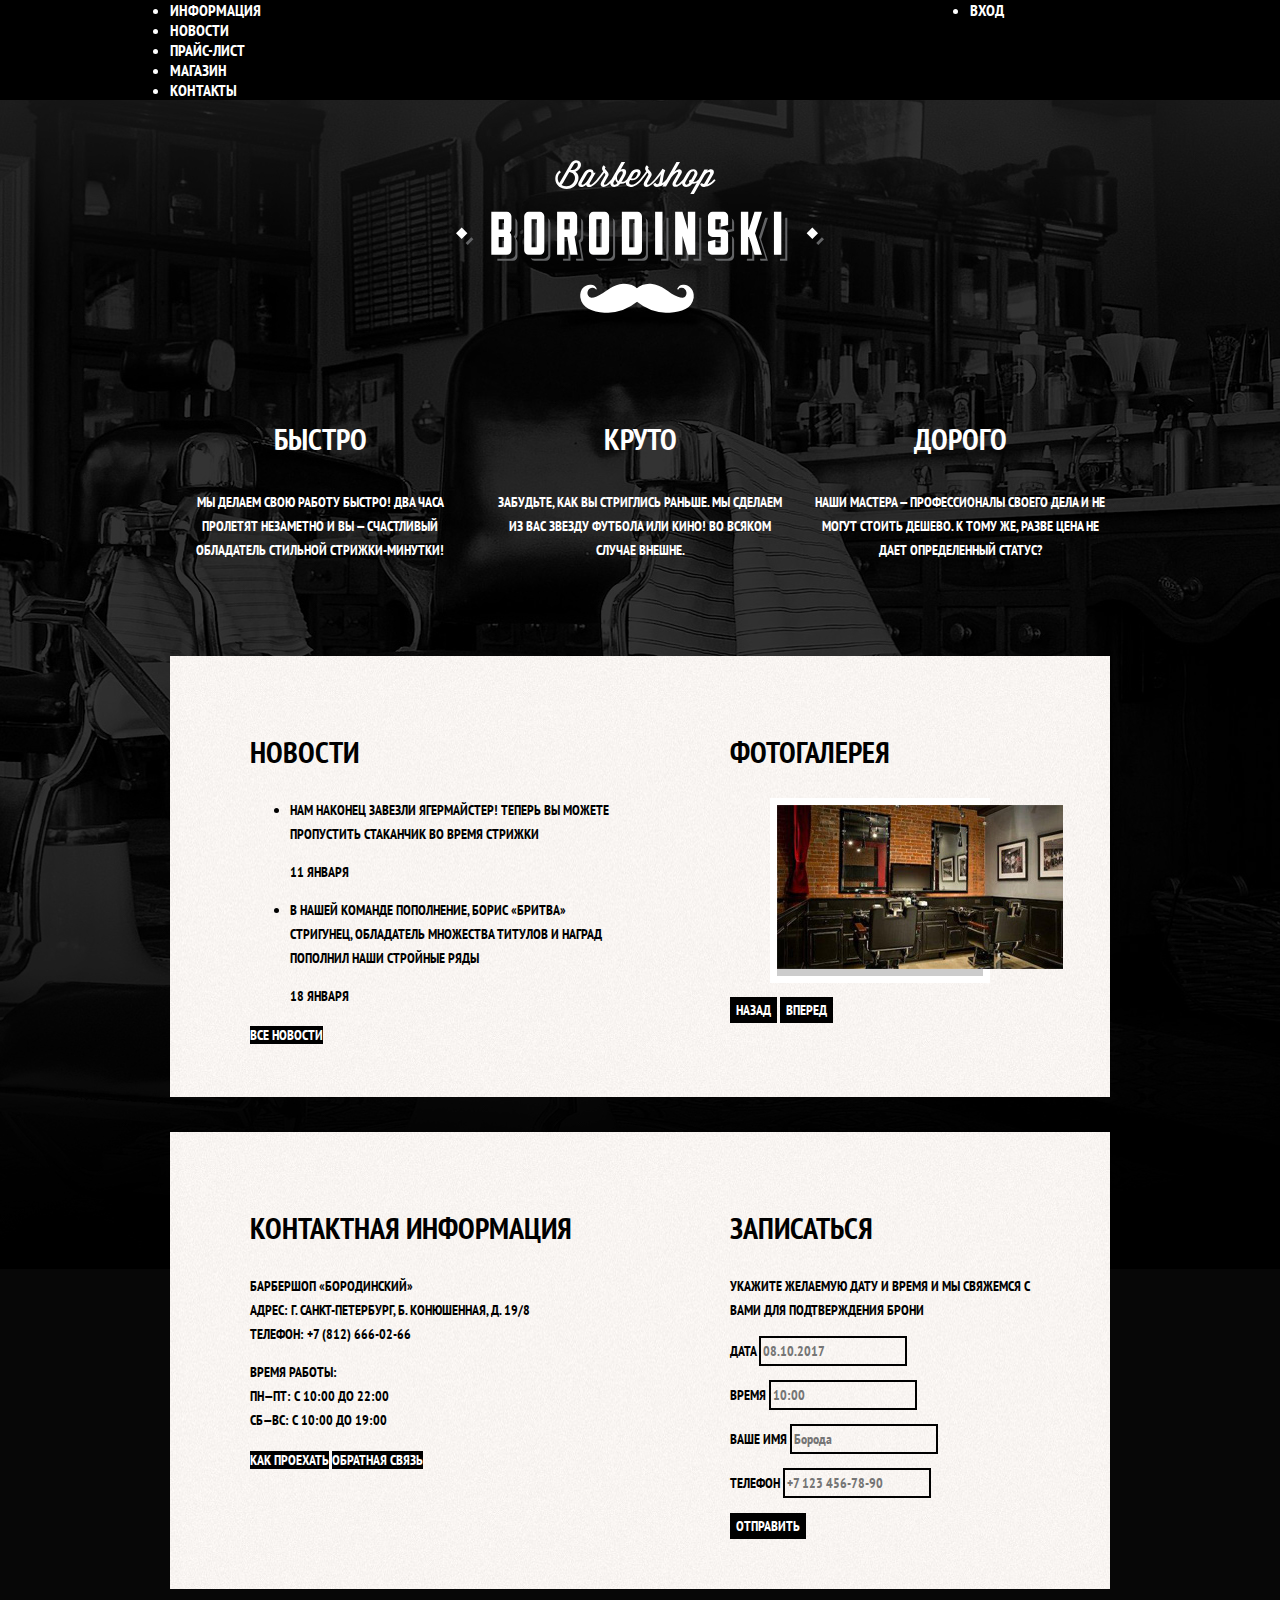
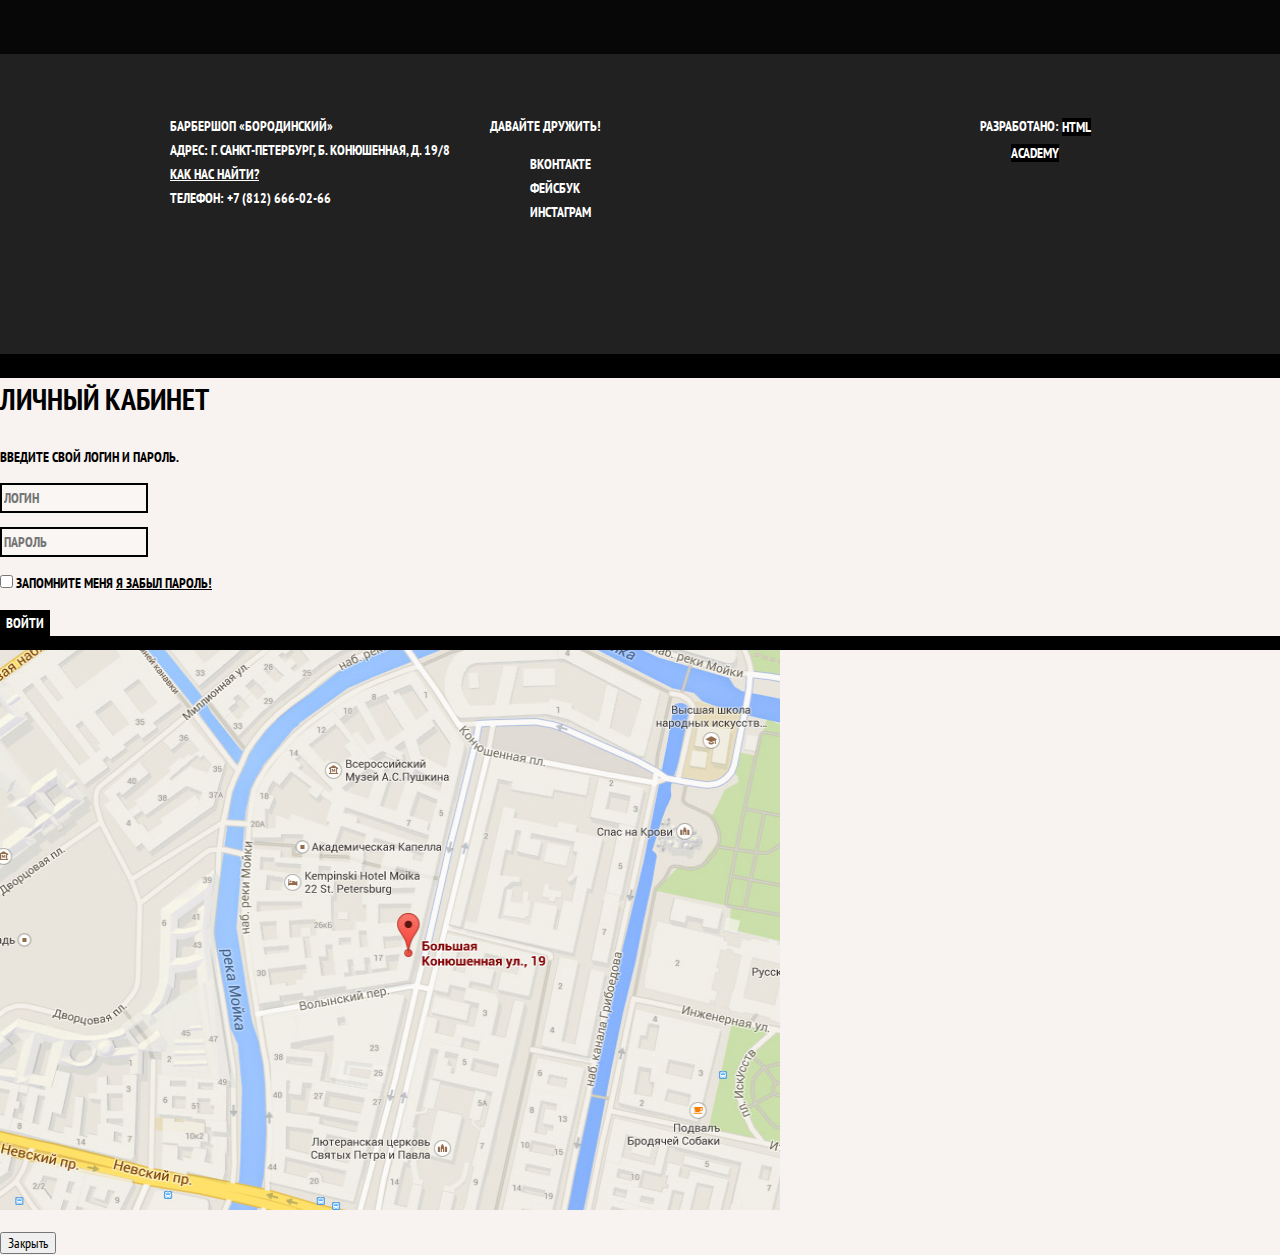
==== commit 236fb229: "create mesh" ====
--- a/index.html
+++ b/index.html
@@ -12,23 +12,27 @@
 <body>
   <header class="main-header">
     <nav class="main-navigation">
-      <a href="#" class="main-header-logo"></a>
-      <img src="img/index-logo.svg" width="368" height="153" alt="Логотип Барбершопа Бородинский">
+      <a href="#" class="main-header-logo">
+       <img src="img/index-logo.svg" width="368" height="153" alt="Логотип Барбершопа Бородинский">
       </a>
-      <ul class="site-navigation">
-        <li><a href="info.html">Информация</a></li>
-        <li><a href="news.html">Новости</a></li>
-        <li><a href="price.html">Прайс-лист</a></li>
-        <li><a href="catalog.html">Магазин</a></li>
-        <li><a href="contacts.html">Контакты</a></li>
-      </ul>
-      <ul class="user-navigation">
-        <li class="login-link">
-          <a class="login-link" href="login.html">
-            Вход
-          </a>
-        </li>
-      </ul>
+      <div class="main-navigation-wrapper">
+        <div class="container">
+          <ul class="site-navigation">
+            <li><a href="info.html">Информация</a></li>
+            <li><a href="news.html">Новости</a></li>
+            <li><a href="price.html">Прайс-лист</a></li>
+            <li><a href="catalog.html">Магазин</a></li>
+           <li><a href="contacts.html">Контакты</a></li>
+          </ul>
+          <ul class="user-navigation">
+            <li class="login-link">
+              <a class="login-link" href="login.html">
+                Вход
+              </a>
+            </li>
+          </ul>
+        </div>  
+      </div>
     </nav>
   </header>
 
@@ -126,6 +130,7 @@
   </main>
 
   <footer class="main-footer">
+    <div class="container">
     <p class="footer-contacts">
       Барбершоп «Бородинский»<br>
       Адрес: г. Санкт-Петербург, Б. Конюшенная, д. 19/8<br>
@@ -144,6 +149,7 @@
       <b>Разработано:</b>
       <a class="button" href="https://htmlacademy.ru">HTML Academy</a>
     </p>
+  </div>
   </footer>
 
   <section class="modal modal-login">
--- a/css/style.css
+++ b/css/style.css
@@ -1,3 +1,9 @@
+html,
+body {
+  min-width: 1122px;
+  min-height: 1750px;
+}
+
 body {
   margin: 0;
   padding: 0;
@@ -15,13 +21,22 @@
   background-repeat: no-repeat;
 }
 
-.inner-page {
-  color: #000000;
-
-  background-color: #f9f6f3;
-  background-image: url("img/pattern-light.jpg");
-  background-position: 0 0;
-  background-repeat: repeat;
+.visually-hidden {
+  position: absolute;
+  clip: rect(0 0 0 0);
+  width: 1px;
+  height: 1px;
+  margin: -1px;
+}
+
+.container {
+  width: 940px;
+  margin: 0 auto;
+  padding: 0 10px;
+}
+
+.main-header {
+  margin-bottom: 75px;
 }
 
 a {
@@ -47,16 +62,47 @@
 }
 
 .main-navigation {
+  display: flex;
+  flex-direction: column;
+  align-items: center;
+
   font-size: 16px;
   line-height: 20px;
   color: #ffffff;
 
+  background-color: transparent;
+}
+
+.main-header-logo {
+  order: 2;
+  width: 368px;
+  height: 153px;
+}
+
+.main-navigation-wrapper {
+  width: 100%;
+  margin-bottom: 60px;
+  
   background-color: #000000;
+}
+
+.main-navigation-wrapper .container {
+  display: flex;
+  justify-content: space-between;
 }
 
 .site-navigation,
 .user-navigation {
-  list-style: none;
+  margin: 0;
+  padding: 0;
+}
+
+.site-navigation {
+  width: 620px;
+}
+
+.user-navigation {
+  width: 140px;
 }
 
 .site-navigation a,
@@ -71,11 +117,61 @@
   background-color: #242424;
 }
 
+.inner-page {
+  color: #000000;
+
+  background-color: #f9f6f3;
+  background-image: url("img/pattern-light.jpg");
+  background-position: 0 0;
+  background-repeat: repeat;
+}
+
+.inner-page .main-header {
+  margin-bottom: 50px;
+
+  color: #ffffff;
+  background-color: #000000;
+}
+
+.inner-page .main-header-logo {
+  order: 0;
+  width: 111px;
+  height: 24px;
+  padding: 23px 20px;
+}
+
+.inner-page .main-navigation {
+  align-items: flex-start;
+  flex-direction: row;
+}
+
+.inner-page .user-navigation {
+  margin-left: auto;
+}
+
+/* MAIN  */
+
+.page-title {
+  margin: 0;
+  margin-bottom: 15px;
+  padding: 0;
+}
+
+.features {
+  margin-bottom: 80px;
+}
+
 .features-list {
+  display: flex;
+  justify-content: space-between;
+  margin: 0;
+  padding: 0;
   list-style: none;
 }
 
 .feature-item {
+  width: 300px;
+
   text-align: center;
 }
 
@@ -85,6 +181,11 @@
 }
 
 .index-columns {
+  display: flex;
+  justify-content: space-between;
+  padding: 50px 80px;
+  margin-bottom: 35px;
+
   color: #000000;
 
   background-color: #f8f5f2;
@@ -98,12 +199,20 @@
   line-height: 42px;
 }
 
+.news {
+  width: 380px;
+}
+
 .news-list {
   list-style: none;
 }
 
 .news-item time {
   text-transform: none;
+}
+
+.gallery {
+  width: 300px;
 }
 
 .gallery-content {
@@ -129,6 +238,11 @@
 }
 
 .breadcrumbs {
+  padding: 0;
+  margin: 0;
+  margin-bottom: 50px;
+
+
   list-style: none;
 }
 
@@ -145,6 +259,15 @@
   color: #aba9a7;
 }
 
+.catalog-columns {
+  display: flex;
+  justify-content: space-between;
+}
+
+.filters {
+  width: 180px;
+}
+
 .filter fieldset {
   border: none;
 }
@@ -170,13 +293,39 @@
   opacity: 0.5;
 }
 
+.contacts {
+  width: 380px;
+}
+
+.appointment {
+  width: 300px;
+}
+
+.catalog {
+  width: 700px;
+}
+
 .catalog-list {
+  display: flex;
+  flex-wrap: wrap;
+  padding: 0;
+  margin: 0;
+  margin-bottom: 25px;
+
   list-style: none;
 }
 
 .catalog-item {
+  width: 220px;
+  margin-bottom: 20px;
+  margin-right: 20px;
+
   background-color: #f8f8f8;
   box-shadow: 0 0 10px rgba(0, 0, 0, 0.1);
+}
+
+.catalog-item:nth-child(3n) {
+  margin-right: 0;
 }
 
 .catalog-item:hover {
@@ -210,6 +359,9 @@
 }
 
 .pagination-list {
+  margin: 0;
+  padding: 0;
+
   list-style: none;
 }
 
@@ -239,6 +391,10 @@
   background-color: #ffffff;
 }
 
+.product-photos {
+  width: 460px;
+}
+
 .product-photo-preview {
   list-style: none;
 }
@@ -249,6 +405,10 @@
 
 .product-photo-full {
   box-shadow: 0 0 10px 2px rgba(0, 0, 0, 0.1);
+}
+
+.product-info {
+  width: 390px;
 }
 
 .product-article {
@@ -276,6 +436,10 @@
 
 
 .main-footer {
+  margin-top: 65px;
+  padding: 60px 0;
+  min-height: 180px;
+
   color: #ffffff;
 
   background-color: #212121;
@@ -284,6 +448,19 @@
   background-repeat: repeat;
 }
 
+.inner-page .main-footer {
+  margin-top: 45px;
+}
+
+.main-footer .container {
+  display: flex;
+}
+
+.footer-contacts {
+  width: 320px;
+  margin: 0;
+}
+
 .footer-contacts a {
   color: #ffffff;
   text-decoration: underline;
@@ -295,7 +472,8 @@
 }
 
 .footer-social {
-  text-align: center;
+  width: 145px;
+   min-height: 100px;
 }
 
 .footer-social ul {
@@ -307,6 +485,11 @@
 }
 
 .footer-copyright {
+  margin: 0;
+  margin-left: auto;
+  width: 150px;
+   min-height: 100px;
+
   text-align: center;
 }
 
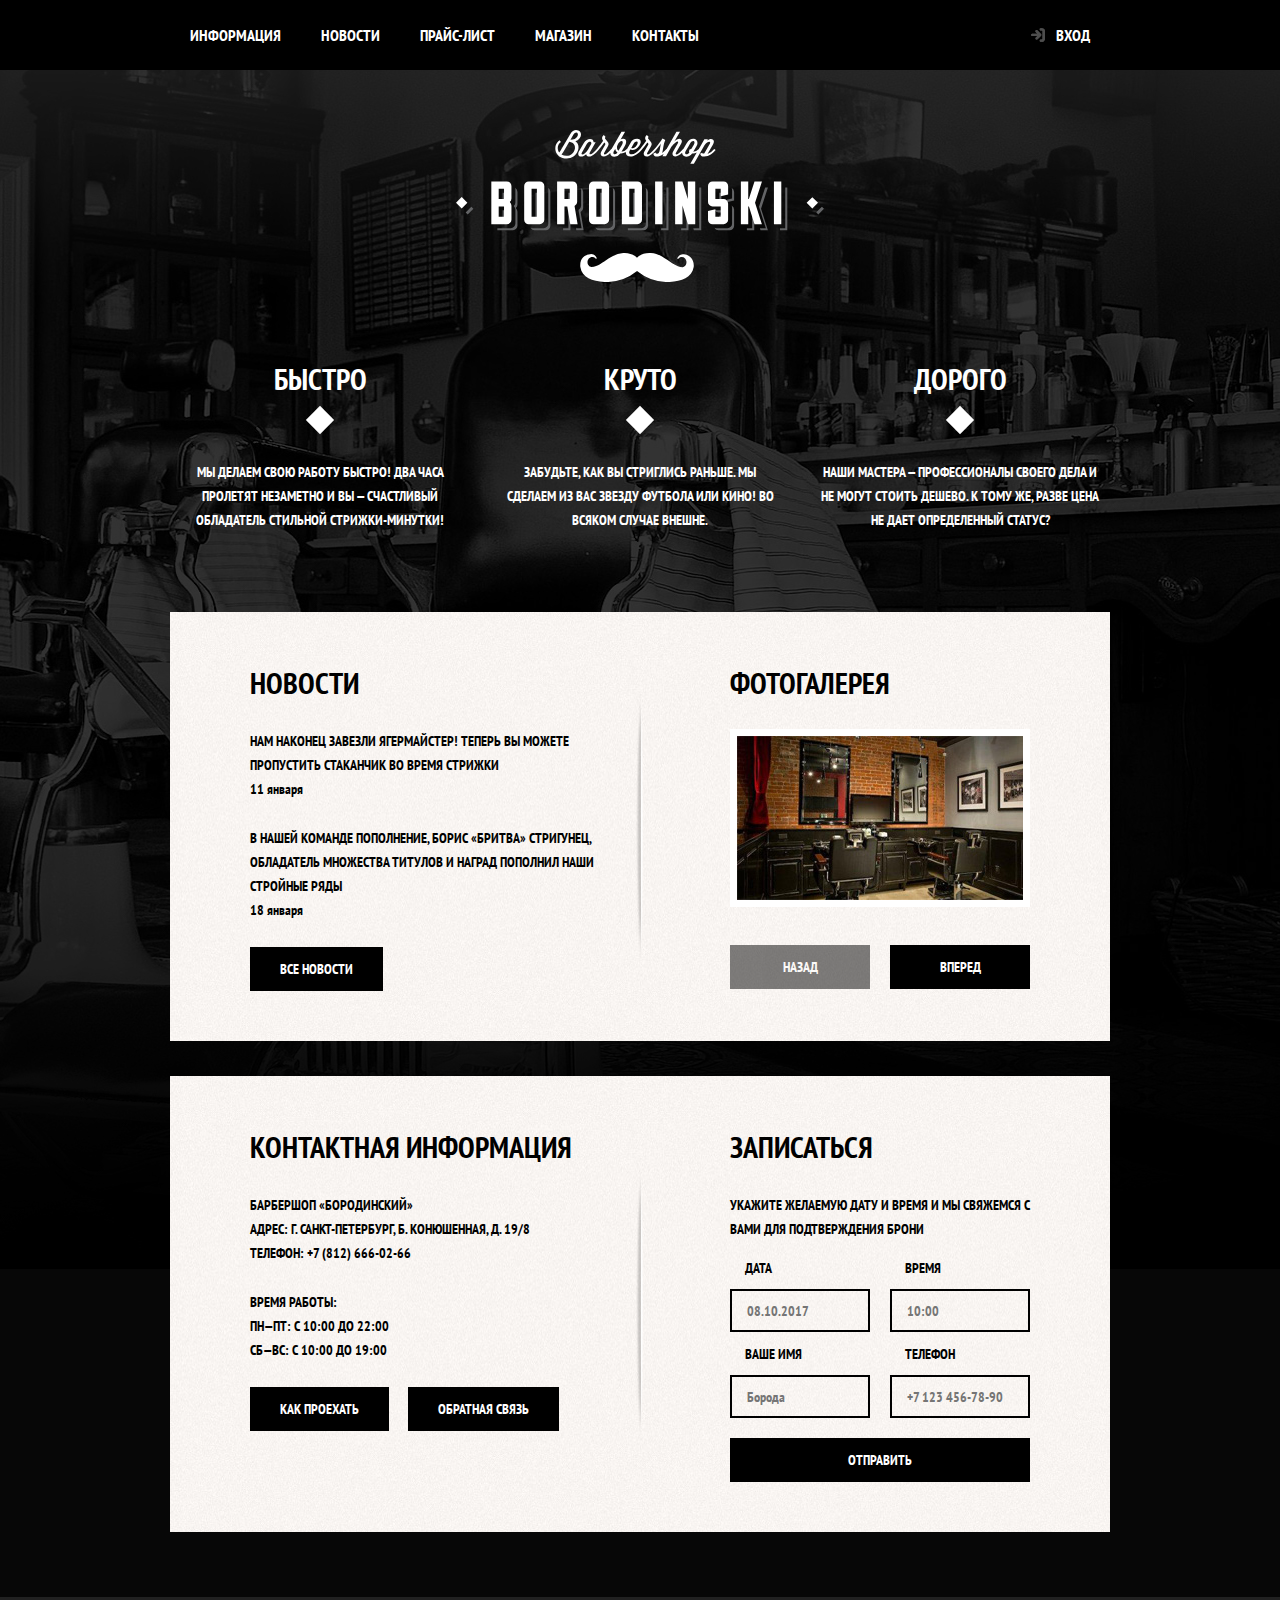
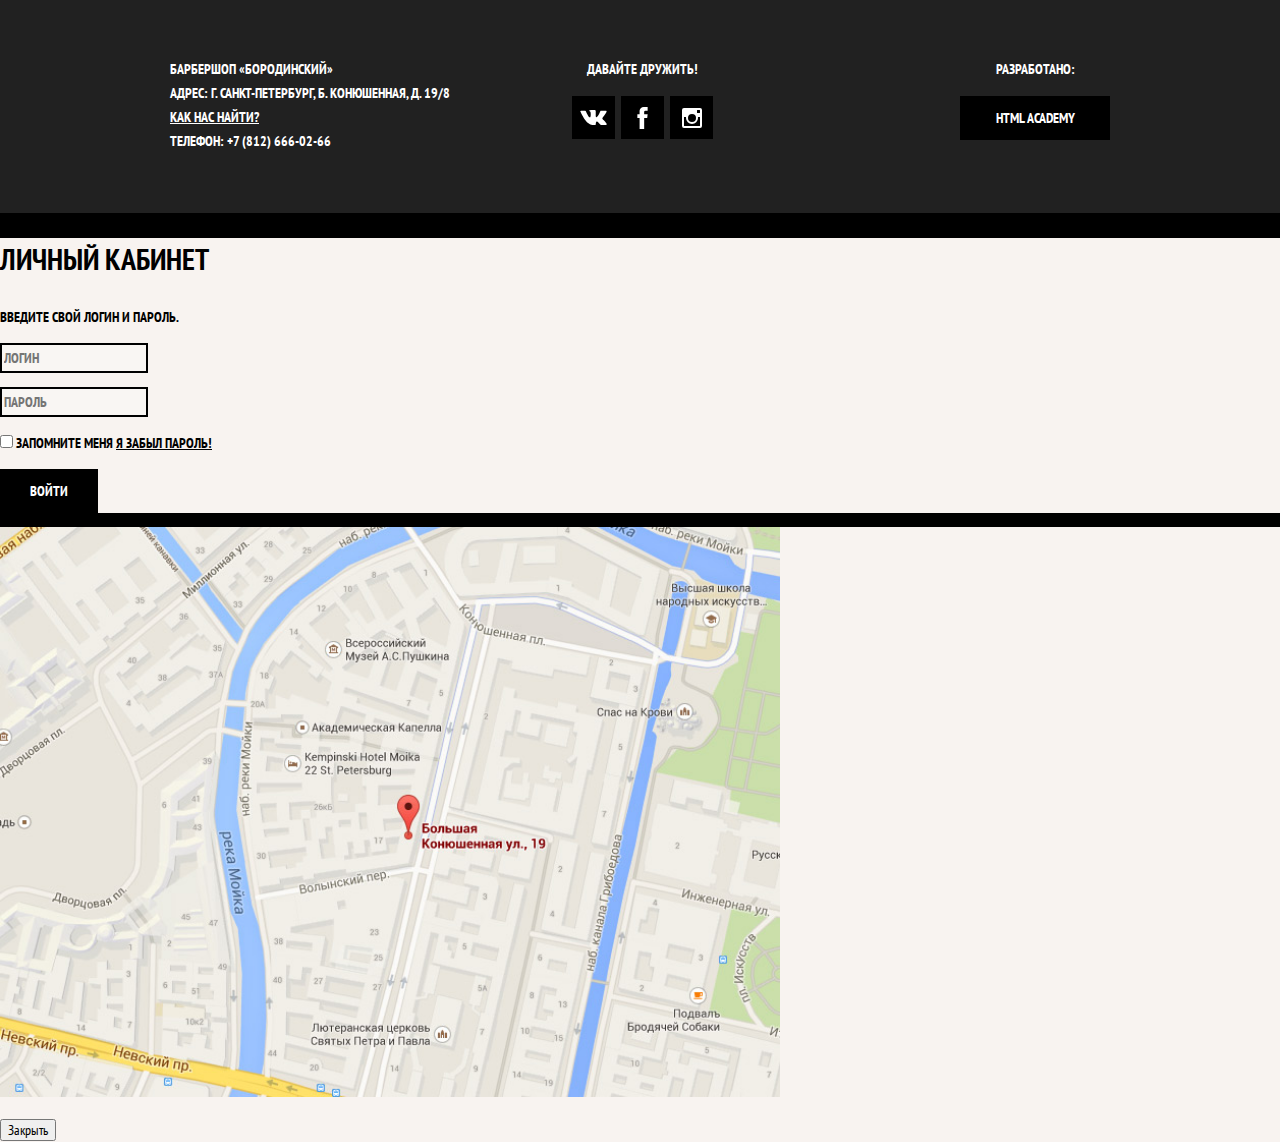
==== commit b79a4ba1: "decor elements" ====
--- a/index.html
+++ b/index.html
@@ -25,7 +25,7 @@
            <li><a href="contacts.html">Контакты</a></li>
           </ul>
           <ul class="user-navigation">
-            <li class="login-link">
+            <li>
               <a class="login-link" href="login.html">
                 Вход
               </a>
@@ -61,12 +61,12 @@
     <div class="index-columns">
       <section class="news">
         <h2>Новости</h2>
-        <ul class="new-list">
-          <li class="new-item">
+        <ul class="news-list">
+          <li class="news-item">
             <p>Нам наконец завезли Ягермайстер! Теперь вы можете пропустить стаканчик во время стрижки</p>
             <time datetime="2016-01-11">11 января</time>
           </li>
-          <li class="new-item">
+          <li class="news-item">
             <p>В нашей команде пополнение, Борис «Бритва» Стригунец, обладатель множества титулов и наград пополнил
               наши
               стройные ряды</p>
@@ -78,11 +78,13 @@
 
       <section class="gallery">
         <h2>Фотогалерея</h2>
-        <figure class="gallery-content">
-          <a href="#"><img src="img/barbershop-inside.jpg" width="286" height="164" alt="Интерьер"></a>
-        </figure>
-        <button class="button gallery-button gallery-button-back">Назад</button>
-        <button class="button gallery-button gallery-button-next">Вперед</button>
+        <div class="gallery-container">
+          <figure class="gallery-content">
+            <a href="#"><img src="img/barbershop-inside.jpg" width="286" height="164" alt="Интерьер"></a>
+          </figure>
+          <button class="button gallery-button gallery-button-back" disabled>Назад</button>
+          <button class="button gallery-button gallery-button-next">Вперед</button>
+        </div>
       </section>
     </div>
 
@@ -140,9 +142,22 @@
     <div class="footer-social">
       <b>Давайте дружить!</b>
       <ul>
-        <li><a class="social-button" href="#">Вконтакте</a></li>
-        <li><a class="social-button" href="#">Фейсбук</a></li>
-        <li><a class="social-button" href="#">Инстаграм</a></li>
+        <li><a class="social-button" href="#"><span class="visually-hidden">Вконтакте</span><svg xmlns="http://www.w3.org/2000/svg" width="27" height="15" viewBox="0 0 26.14 14.91">
+          <path d="M26 13.47l-.09-.17a13.55 13.55 0 0 0-2.6-3q-.87-.83-1.1-1.12A1 1 0 0 1 22 8a10.27 10.27 0 0 1 1.22-1.78l.88-1.16q2.35-3.13 2-4L26 .94a.8.8 0 0 0-.4-.22 2.14 2.14 0 0 0-.87 0h-3.92a.51.51 0 0 0-.27 0h-.3a.6.6 0 0 0-.15.14.93.93 0 0 0-.14.24 22.22 22.22 0 0 1-1.46 3.06q-.5.84-.93 1.46a7 7 0 0 1-.71.91 4.94 4.94 0 0 1-.52.47q-.23.18-.35.15l-.23-.05a.9.9 0 0 1-.31-.33 1.49 1.49 0 0 1-.16-.53v-.55-.65-.57-1.12-1-.75a3.14 3.14 0 0 0 0-.62 2.12 2.12 0 0 0-.14-.44.73.73 0 0 0-.28-.33 1.57 1.57 0 0 0-.46-.18A9 9 0 0 0 12.57 0a8.93 8.93 0 0 0-3.25.33 1.83 1.83 0 0 0-.52.41q-.25.3-.07.33a1.67 1.67 0 0 1 1.16.59l.08.16a2.6 2.6 0 0 1 .19.63 6.32 6.32 0 0 1 .12 1 10.59 10.59 0 0 1 0 1.7q-.07.71-.13 1.1a2.21 2.21 0 0 1-.18.64 2.69 2.69 0 0 1-.16.3l-.07.07a1 1 0 0 1-.37.07.86.86 0 0 1-.46-.19 3.27 3.27 0 0 1-.56-.52 7 7 0 0 1-.66-.93q-.37-.6-.76-1.42l-.22-.39q-.2-.38-.56-1.11t-.62-1.43A.9.9 0 0 0 5.2.9h-.07a.93.93 0 0 0-.22-.16A1.44 1.44 0 0 0 4.6.65L.87.68A1 1 0 0 0 .1.94L0 1a.44.44 0 0 0 0 .22 1.08 1.08 0 0 0 .08.37Q.9 3.53 1.86 5.31t1.66 2.87Q4.23 9.27 5 10.24t1 1.24l.37.41.34.33a8.06 8.06 0 0 0 1 .78 16.34 16.34 0 0 0 1.4.9 7.6 7.6 0 0 0 1.79.72 6.19 6.19 0 0 0 2 .22h1.57a1.08 1.08 0 0 0 .72-.3l.05-.07a.9.9 0 0 0 .1-.25 1.38 1.38 0 0 0 0-.37 4.48 4.48 0 0 1 .09-1.05 2.77 2.77 0 0 1 .23-.71 1.74 1.74 0 0 1 .29-.4 1.19 1.19 0 0 1 .23-.2h.11a.86.86 0 0 1 .77.21 4.52 4.52 0 0 1 .83.79q.39.47.93 1.05a6.41 6.41 0 0 0 1 .87l.27.16a3.31 3.31 0 0 0 .71.3 1.53 1.53 0 0 0 .76.07l3.48-.05a1.58 1.58 0 0 0 .8-.17.68.68 0 0 0 .34-.37 1.06 1.06 0 0 0 0-.46 1.71 1.71 0 0 0-.1-.36z" fill="#fff">
+          </path>
+        </svg></a>
+        </li>
+        <li><a class="social-button" href="#"><span class="visually-hidden">Фейсбук</span><svg xmlns="http://www.w3.org/2000/svg" width="19" height="22" viewBox="0 0 10.15 21.74">
+          <path d="M3.34 1.12A4.77 4.77 0 0 1 6.53 0h3.61v3.81H7.81a1.07 1.07 0 0 0-1.09.83v2.55h3.42c-.08 1.23-.24 2.45-.41 3.67h-3v10.87H2.21V10.86H0V7.21h2.19V3.66a3.83 3.83 0 0 1 1.15-2.54z" fill="#fff">
+          </path>
+        </svg></a>
+        </li>
+        <li><a class="social-button" href="#"><span class="visually-hidden">Инстаграм</span>
+          <svg xmlns="http://www.w3.org/2000/svg" width="20" height="20" viewBox="0 0 20 20">
+            <path d="M18 0H2a2 2 0 0 0-2 2v16a2 2 0 0 0 2 2h16a2 2 0 0 0 2-2V2a2 2 0 0 0-2-2zm-8 6a4 4 0 1 1-4 4 4 4 0 0 1 4-4zM2.5 18a.47.47 0 0 1-.5-.5V9h2.1a3.4 3.4 0 0 0-.1 1 6 6 0 1 0 12 0 3.4 3.4 0 0 0-.1-1H18v8.5a.47.47 0 0 1-.5.5zM18 4.5a.47.47 0 0 1-.5.5h-2a.47.47 0 0 1-.5-.5v-2a.47.47 0 0 1 .5-.5h2a.47.47 0 0 1 .5.5z" fill="#fff">
+            </path>
+          </svg></a>
+        </li>
       </ul>
     </div>
     <p class="footer-copyright">
--- a/css/style.css
+++ b/css/style.css
@@ -1,9 +1,3 @@
-html,
-body {
-  min-width: 1122px;
-  min-height: 1750px;
-}
-
 body {
   margin: 0;
   padding: 0;
@@ -21,12 +15,22 @@
   background-repeat: no-repeat;
 }
 
-.visually-hidden {
+.visually-hidden:not(:focus):not(:active),
+input[type="checkbox"].visually-hidden,
+input[type="radio"].visually-hidden {
   position: absolute;
-  clip: rect(0 0 0 0);
+
   width: 1px;
   height: 1px;
   margin: -1px;
+  border: 0;
+  padding: 0;
+
+  white-space: nowrap;
+
+  clip-path: inset(100%);
+  clip: rect(0 0 0 0);
+  overflow: hidden;
 }
 
 .container {
@@ -43,9 +47,17 @@
   text-decoration: none;
 }
 
+img {
+  max-width: 100%;
+  height: auto;
+}
+
 .button {
+  display: inline-block;
+  padding: 10px 30px;
+  margin-right: 16px;
+
   font: inherit;
-
   text-align: center;
   color: #ffffff;
   vertical-align: middle;
@@ -59,6 +71,13 @@
 .button:focus,
 .button:active {
   background-color: #663d15;
+}
+
+.button.disabled,
+.button:disabled {
+  cursor: default;
+  opacity: 0.5;
+  background-color: #000000;
 }
 
 .main-navigation {
@@ -93,20 +112,56 @@
 
 .site-navigation,
 .user-navigation {
+  list-style: none;
   margin: 0;
   padding: 0;
 }
 
 .site-navigation {
+  display: flex;
+  flex-wrap: wrap;
   width: 620px;
 }
 
 .user-navigation {
-  width: 140px;
+  display: flex;
+  max-width: 140px;
+}
+
+.user-navigation .login-link {
+  position: relative;
+  padding-left: 50px;
+}
+
+.login-link::before {
+  content: "";
+
+  position: absolute;
+  top: 27px;
+  left: 24px;
+
+  width: 16px;
+  height: 18px;
+
+  background-image: url("../img/login-logo.svg");
+  background-repeat: no-repeat;
+  background-position: 0 0;
+
+  opacity: 0.3;
+}
+
+.login-link:hover::before,
+.login-link:focus::before,
+.login-link:active::before {
+  opacity: 1;
 }
 
 .site-navigation a,
 .user-navigation a {
+  display: block;
+  padding: 25px 20px;
+
+  vertical-align: middle;
   color: #ffffff;
 }
 
@@ -176,8 +231,33 @@
 }
 
 .feature-item h3 {
+  position: relative;
+
+  margin: 0;
+  margin-bottom: 60px;
+
   font-size: 30px;
   line-height: 42px;
+}
+
+.feature-item h3::after {
+  content: "";
+
+  position: absolute;
+  bottom: -30px;
+  left: 50%;
+  margin-left: -10px;
+
+  width: 20px;
+  height: 20px;
+
+  background-color: #ffffff;
+
+  transform: rotate(45deg);
+}
+
+.feature-item p {
+  margin: 0 10px;
 }
 
 .index-columns {
@@ -189,12 +269,17 @@
   color: #000000;
 
   background-color: #f8f5f2;
-  background-image: url("../img/pattern-light.jpg");
-  background-position: 0 0;
-  background-repeat: repeat;
+  background-image: 
+    url("../img/line.png"),
+    url("../img/pattern-light.jpg");
+  background-position: center, 0 0;
+  background-repeat: no-repeat, repeat;
 }
 
 .index-columns h2 {
+  margin: 0;
+  margin-bottom: 25px;
+
   font-size: 30px;
   line-height: 42px;
 }
@@ -204,7 +289,19 @@
 }
 
 .news-list {
+  margin: 0;
+  margin-bottom: 25px;
+  padding: 0;
+
   list-style: none;
+}
+
+.news-item {
+  margin-bottom: 25px;
+}
+
+.news-item p {
+  margin: 0;
 }
 
 .news-item time {
@@ -215,22 +312,40 @@
   width: 300px;
 }
 
+.gallery-container {
+  position: relative;
+  height: 260px;
+}
+
 .gallery-content {
+  height: 164px;
+  margin: 0;
+
   background-color: #cccccc;
   border: 7px solid #ffffff;
 }
 
-.appointment-item input {
-  font: inherit;
-
-  background-color: transparent;
-  border: 2px solid #000000;
-}
-
-.appointment-item input:focus {
-  border-color: #663d15;
-}
-
+.gallery-content img {
+  width: 286px;
+  height: 164px;
+}
+
+.gallery-button {
+  box-sizing: border-box;
+  position: absolute;
+  bottom: 0;
+  
+  width: 140px;
+  margin: 0;
+}
+
+.gallery-button-back {
+  left: 0;
+}
+
+.gallery-button-next {
+  right: 0;
+}
 
 .page-title {
   font-size: 30px;
@@ -238,12 +353,39 @@
 }
 
 .breadcrumbs {
+  display: flex;
+  justify-content: flex-start;
+  flex-wrap: wrap;
   padding: 0;
   margin: 0;
   margin-bottom: 50px;
 
-
   list-style: none;
+}
+
+.breadcrumbs li {
+  position: relative;
+
+  margin-right: 42px;
+}
+
+.breadcrumbs li::after {
+  content: "";
+
+  position: absolute;
+  top: 7px;
+  right: -25px;
+
+  width: 8px;
+  height: 8px;
+
+  background-color: #000000;
+
+  transform: rotate(45deg);
+}
+
+.breadcrumbs li:last-child {
+  margin-right: 0;
 }
 
 .breadcrumbs a {
@@ -259,6 +401,10 @@
   color: #aba9a7;
 }
 
+.breadcrumbs-current::after {
+  display: none;
+}
+
 .catalog-columns {
   display: flex;
   justify-content: space-between;
@@ -269,17 +415,99 @@
 }
 
 .filter fieldset {
+  padding: 0;
+  margin: 0;
+  margin-bottom: 30px;
+
   border: none;
 }
 
+.filter fieldset:first-child {
+  margin-bottom: 35px;
+}
+
 .filter legend {
+  margin-bottom: 26px;
+
   font-size: 24px;
   line-height: 30px;
 }
 
 .filter ul {
+  margin: 0;
+  padding: 0;
+
   list-style: none;
   line-height: 18px;
+}
+
+.filter-option {
+  margin-bottom: 19px;
+  padding-left: 45px;
+}
+
+.filter-option label {
+  position: relative;
+
+  display: block;
+
+  cursor: pointer;
+  user-select: none;
+}
+
+.filter-input-checkbox + label::before {
+  content: "";
+  position: absolute;
+  left: -42px;
+  top: 0;
+
+  width: 16px;
+  height: 16px;
+
+  border: 2px solid #000000;
+}
+
+.filter-input-checkbox:checked + label::after {
+  content: "";
+
+  position: absolute;
+  top: 4px;
+  left: -38px;
+
+  width: 12px;
+  height: 12px;
+  
+  background-image: url("../img/cross.svg");
+  background-repeat: no-repeat;
+  background-position: 0 0;
+}
+
+.filter-input-radio + label::before {
+  content: "";
+
+  position: absolute;
+
+  width: 16px;
+  height: 16px;
+  left: -42px;
+  top: -1px;
+  
+  border: 2px solid #000000;
+  border-radius: 50%;
+}
+
+.filter-input-radio:checked + label::after {
+  content: "";
+
+  position: absolute;
+  top: 5px;
+  left: -36px;
+
+  width: 8px;
+  height: 8px;
+
+  background-color: #000000;
+  border-radius: 50%;
 }
 
 .filter-input:hover + label,
@@ -297,8 +525,61 @@
   width: 380px;
 }
 
+.contacts p {
+  margin: 0;
+  margin-bottom: 25px;
+}
+
 .appointment {
   width: 300px;
+}
+
+.appointment-info {
+  margin: 0;
+  margin-bottom: 15px;
+}
+
+.appointment-form {
+  display: flex;
+  flex-wrap: wrap;
+  justify-content: space-between;
+}
+
+.appointment-item {
+  width: 140px;
+  margin: 0;
+  margin-bottom: 10px;
+}
+
+.appointment-item label {
+  display: block;
+  margin-bottom: 9px;
+  margin-left: 15px;
+}
+
+.appointment-item input {
+  box-sizing: border-box;
+  width: 140px;
+  padding-top: 8px;
+  padding-left: 15px;
+  padding-right: 15px;
+  padding-bottom: 7px;
+
+  font: inherit;
+
+  background-color: transparent;
+  border: 2px solid #000000;
+}
+
+.appointment-item input:focus {
+  border-color: #663d15;
+}
+
+.appointment .button {
+  display: block;
+  width: 100%;
+  margin-top: 10px;
+  margin-right: 0;
 }
 
 .catalog {
@@ -333,19 +614,45 @@
 }
 
 .catalog-item a {
+  display: flex;
+  flex-direction: column;
+
   color: #000000;
 }
 
 .catalog-item h3 {
+  order: 1;
+  margin-top: 17px;
+  margin-bottom: 12px;
+  margin-left: 16px;
+  margin-right: 15px;
+
   font-size: 14px;
   line-height: 18px;
 }
 
 .catalog-category {
+  display: block;
+
   text-transform: none;
 }
 
+.catalog-item-image {
+  width: 220px;
+  height: 165px;
+  margin: 0;
+}
+
+.catalog-item-price {
+  display: flex;
+  margin: 15px;
+  margin-top: 0;
+}
+
 .catalog-item-price b {
+  width: 112px;
+  padding: 13px 25px 11px;
+
   font-size: 14px;
   line-height: 20px;
   text-align: center;
@@ -354,18 +661,36 @@
 }
 
 .catalog-item-price .button {
+  width: 50px;
+  padding: 13px 18px 11px;
+  margin-right: 0;
+
   line-height: 20px;
   color: #ffffff;
 }
 
 .pagination-list {
+  display: flex;
+  flex-wrap: wrap;
+
   margin: 0;
   padding: 0;
 
   list-style: none;
 }
 
+.pagination-item {
+  margin-right: 5px;
+}
+
+.pagination-item:last-child {
+  margin-right: 0;
+}
+
 .pagination-item a {
+  display: block;
+  padding: 10px 19px;
+  
   color: #ffffff;
 
   background-color: #000000;
@@ -391,24 +716,57 @@
   background-color: #ffffff;
 }
 
+.product-photo-preview {
+  display: flex;
+  padding: 0;
+  margin: 0;
+
+  list-style: none;
+}
+
 .product-photos {
   width: 460px;
 }
 
-.product-photo-preview {
-  list-style: none;
-}
-
 .product-photo-preview li {
+  width: 140px;
+  height: 149px;
+  margin-right: 20px;
+
   box-shadow: 0 0 10px 2px rgba(0, 0, 0, 0.1);
 }
 
+.product-photo-preview li:nth-child(3n) {
+  margin-right: 0;
+}
+
 .product-photo-full {
+  width: 460px;
+  height: 498px;
+  margin: 0;
+  margin-bottom: 20px;
+
   box-shadow: 0 0 10px 2px rgba(0, 0, 0, 0.1);
+}
+
+.product-description {
+  display: flex;
+  justify-content: space-between;
+  padding-right: 10px;
+  margin-bottom: 29px;
+}
+
+.product-description p {
+  width: 200px;
 }
 
 .product-info {
   width: 390px;
+  padding-top: 23px;
+}
+
+.product-info p {
+  margin: 0;
 }
 
 .product-article {
@@ -417,19 +775,66 @@
 }
 
 .product-price b {
+  width: 112px;
+  padding-top: 13px;
+  padding-left: 36px;
+  padding-right: 36px;
+  padding-bottom: 11px;
+
   line-height: 20px;
   text-align: center;
 
   background-color: #e5e5e5;
 }
 
+.product-price .button {
+  padding-left: 17px;
+  padding-right: 17px;
+}
+
 .product-info h3 {
+  margin: 0;
+  margin-bottom: 27px;
+
   font-size: 24px;
   line-height: 30px;
 }
 
+.product-info .product-text {
+  margin-bottom: 35px;
+}
+
+.product-info .product-price {
+  display: flex;
+  margin-bottom: 63px;
+}
+
 .product-info ul {
+  padding: 0;
+  margin: 0;
+
   list-style: none;
+}
+
+.product-info li {
+  position: relative;
+
+  padding-left: 23px;
+}
+
+.product-info li::before {
+  content: "";
+  
+  position: absolute;
+  top: 7px;
+  left: 2px;
+  
+  width: 8px;
+  height: 8px;
+  
+  background-color: #000000;
+  
+  transform: rotate(45deg);
 }
 
 /* FOOTER */
@@ -438,7 +843,6 @@
 .main-footer {
   margin-top: 65px;
   padding: 60px 0;
-  min-height: 180px;
 
   color: #ffffff;
 
@@ -459,6 +863,7 @@
 .footer-contacts {
   width: 320px;
   margin: 0;
+  margin-right: 80px;
 }
 
 .footer-contacts a {
@@ -473,24 +878,61 @@
 
 .footer-social {
   width: 145px;
-   min-height: 100px;
+  
+  text-align: center;
 }
 
 .footer-social ul {
+  display: flex;
+  flex-wrap: wrap;
+  justify-content: space-between;
+  width: 141px;
+  margin: 0 auto;
+  padding: 0;
+
   list-style: none;
 }
+.footer-social b {
+  display: block;
+  margin-bottom: 15px;
+}
 
 .social-button {
-  color: #ffffff;
+  display: flex;
+  align-items: center;
+  justify-content: center;
+  width: 43px;
+  height: 43px;
+
+  background-color: #000000;
+}
+
+.social-button:hover,
+.social-button:focus {
+  background-color: #ffffff;
+}
+
+.social-button:hover path,
+.social-button:focus path {
+  fill: #000000;
 }
 
 .footer-copyright {
   margin: 0;
   margin-left: auto;
   width: 150px;
-   min-height: 100px;
 
   text-align: center;
+}
+
+.footer-copyright .button {
+  display: block;
+  margin-right: 0;
+}
+
+.footer-copyright b {
+  display: block;
+  margin-bottom: 15px;
 }
 
 .footer-copyright .button:hover,
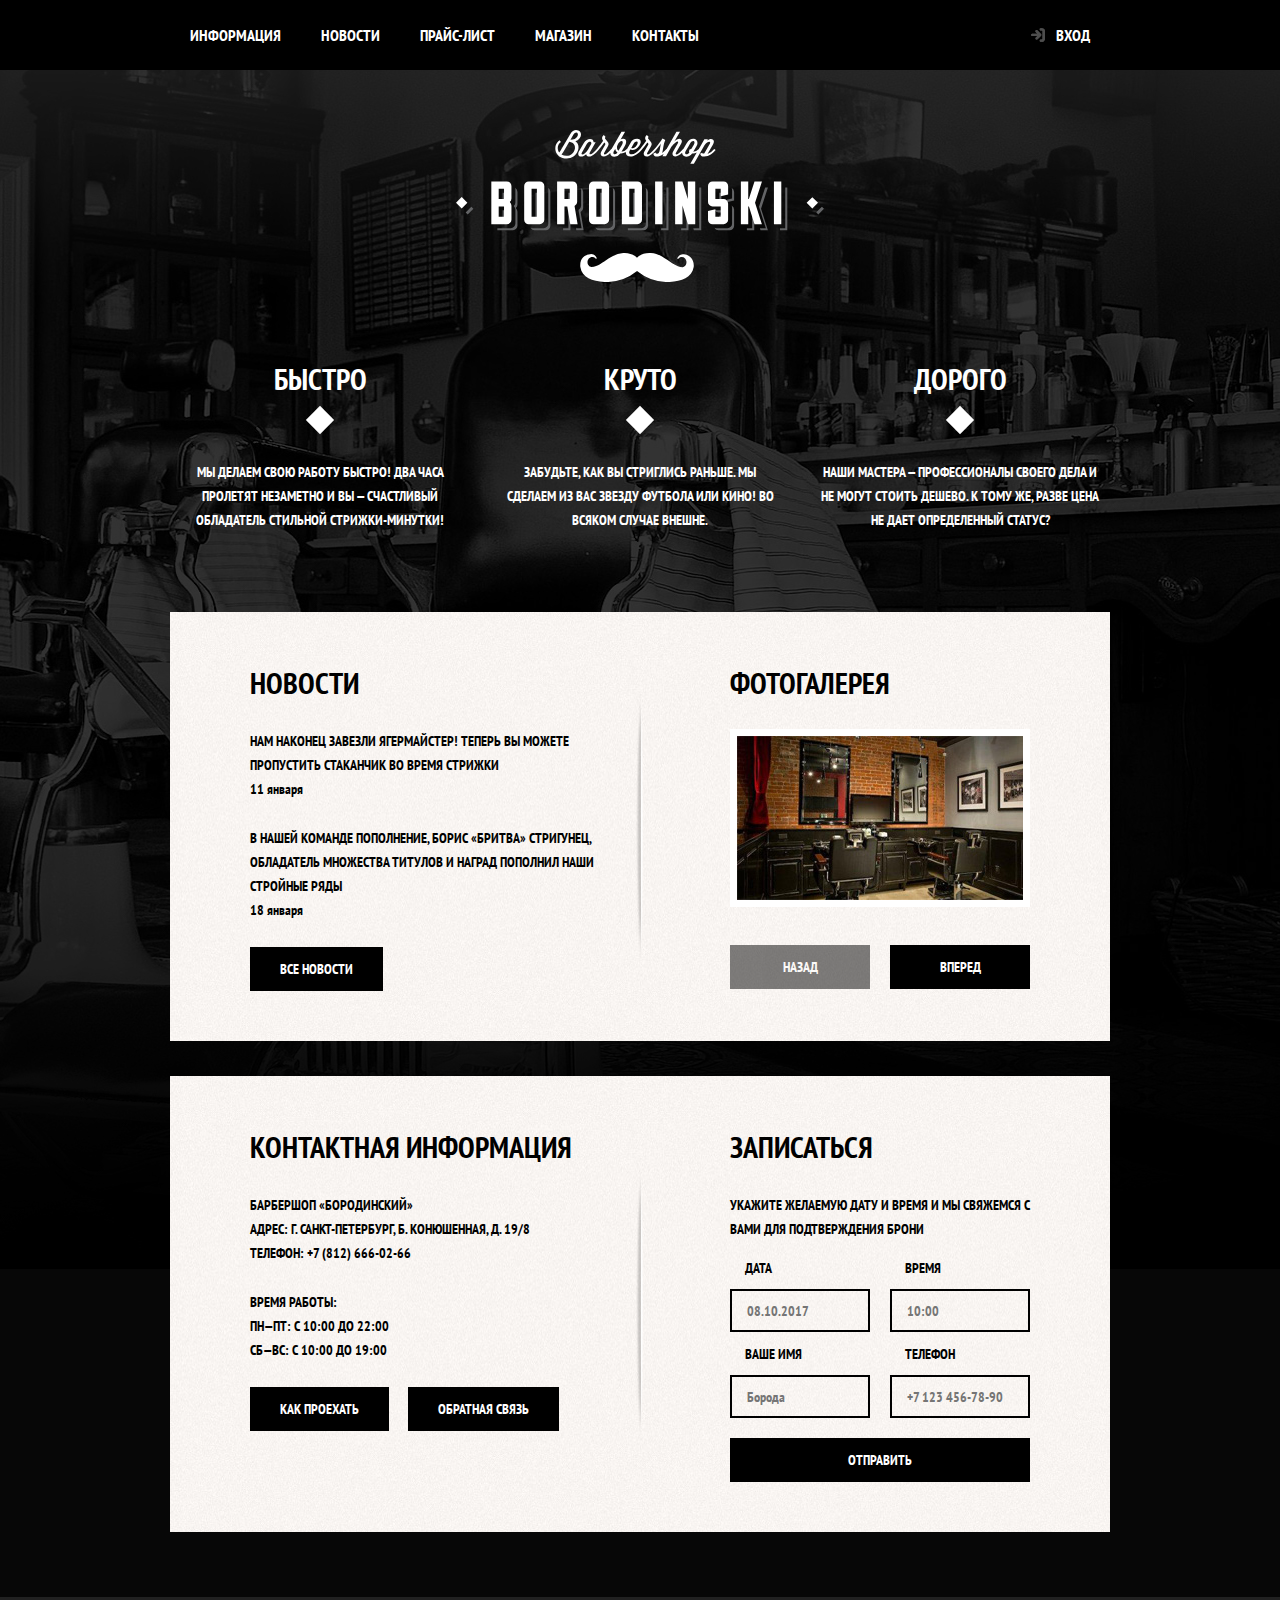
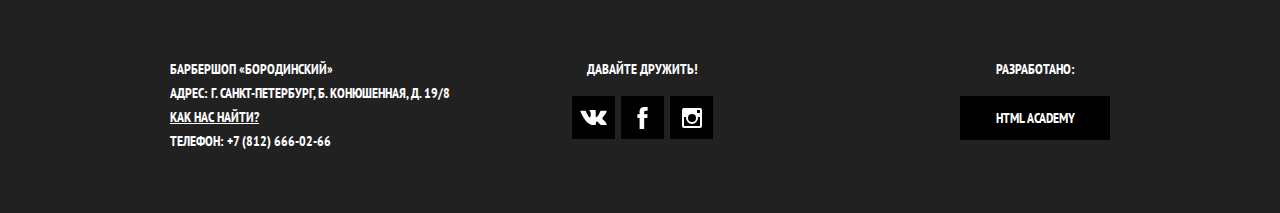
==== commit 515ee4f5: "Protect" ====
--- a/index.html
+++ b/index.html
@@ -101,7 +101,7 @@
           пн—пт: с 10:00 до 22:00<br>
           сб—вс: с 10:00 до 19:00
         </p>
-        <a class="button" href="map.html">Как проехать</a>
+        <a class="button contacts-button-map" href="map.html">Как проехать</a>
         <a class="button" href="contacts.html">Обратная связь</a>
       </section>
 
@@ -169,7 +169,7 @@
 
   <section class="modal modal-login">
     <h2>Личный кабинет</h2>
-    <p>Введите свой логин и пароль.</p>
+    <p class="modal-description">Введите свой логин и пароль.</p>
     <form class="login-form" action="https://echo.htmlacademy.ru" method="post">
       <p>
         <label class="visually-hidden" for="user-login">Логин</label>
@@ -179,9 +179,10 @@
         <label class="visually-hidden" for="user-password">Пароль</label>
         <input class="login-icon-password" id="user-password" type="password" name="password" placeholder="Пароль">
       </p>
-      <p class="login-password-info">
+      <p class="login-help">
         <label class="login-checkbox">
-          <input type="checkbox" name="remember">
+          <input class="visually-hidden" type="checkbox" name="remember">
+          <span class="checkbox-indicator"></span>
           Запомните меня
         </label>
         <a class="restore" href="#">Я забыл пароль!</a>
@@ -189,11 +190,16 @@
       <button class="button" type="submit">
         Войти
       </button>
+      <button class="modal-close" type="button">
+        Закрыть
+      </button>
     </form>
   </section>
 
   <section class="modal modal-map">
     <h2 class="visually-hidden">Как до нас добраться</h2>
+    <iframe src="https://www.google.com/maps/embed?pb=!1m18!1m12!1m3!1d1998.6037999040354!2d30.322010416394033!3d59.938716271971415!2m3!1f0!2f0!3f0!3m2!1i1024!2i768!4f13.1!3m3!1m2!1s0x4696310fca5ba729%3A0xea9c53d4493c879f!2sBolshaya+Konyushennaya+ul.%2C+19%2C+Sankt-Peterburg%2C+Russia%2C+191186!5e0!3m2!1sen!2s!4v1441888483426" width="766" height="560" allowfullscreen>
+    </iframe>
     <p>
       <img src="img/map.jpg" width="780" height="560" alt="Офис компании по адресу ул. Большая Конюшенная 19/8, Санкт-Петербург">
     </p>
@@ -202,7 +208,8 @@
     </button>
   </section>
 
-
+<script src="js/popup.js"></script>
+<script src="js/map-popup.js"></script>
 </body>
 
 </html>--- a/css/style.css
+++ b/css/style.css
@@ -942,22 +942,174 @@
   background-color: #ffffff;
 }
 
+/* MODAL */
+
 .modal {
+  position: fixed;
+
   color: #000000;
 
   background-color: #f8f3f0;
   background-image: url("img/pattern-light.jpg");
   background-position: 0 0;
   background-repeat: repeat;
+  box-shadow: 0 30px 50px rgba(0, 0, 0, 0.7);
+}
+
+@keyframes bounce {
+  0% {
+    transform: translateY(-2000px);
+  }
+
+  70% {
+    transform: translateY(30px);
+  }
+
+  90% {
+    transform: translateY(-10px);
+  }
+
+  100% {
+    transform: translateY(0);
+  }
+}
+
+@keyframes shake {
+  0%,
+  100% {
+    transform: translateX(0);
+  }
+
+  10%,
+  30%,
+  50%,
+  70%,
+  90% {
+    transform: translateX(-10px);
+  }
+
+  20%,
+  40%,
+  60%,
+  80% {
+    transform: translateX(10px);
+  }
+}
+
+.modal-login {
+  display: none;
+
+  top: 120px;
+  left: 50%;
+
+  width: 300px;
+  margin-left: -230px;
+  padding: 50px 80px;
+}
+
+.modal-map {
+  display: none;
+
+  top: 50%;
+  left: 50%;
+
+  width: 766px;
+  height: 561px;
+  margin-top: -280px;
+  margin-left: -390px;
+  
+  border: 7px solid white;
+}
+
+.modal-map p {
+  position: absolute;
+  top: 0;
+  left: 0;
+  z-index: 1;
+
+  margin: 0;
+}
+
+.modal-map iframe {
+  position: relative;
+  z-index: 2;
+
+  border: none;
+}
+
+.modal-show {
+  display: block;
+
+  animation: bounce 0.6s;
+}
+
+.modal-error {
+  animation: shake 0.6s;
+}
+
+.modal-close {
+  position: absolute;
+  top: 0;
+  right: -34px;
+  
+  width: 22px;
+  height: 22px;
+
+  font-size: 0;
+
+  background-color: transparent;
+  border: 0;
+
+  cursor: pointer;
+}
+
+.modal-close::before,
+.modal-close::after {
+  content: "";
+
+  position: absolute;
+  top: 10px;
+  left: 2px;
+  
+  width: 19px;
+  height: 3px;
+
+  background-color: #d0d0d0;
+}
+
+.modal-close::before {
+  transform: rotate(45deg);
+}
+
+.modal-close::after {
+  transform: rotate(-45deg);
 }
 
 .modal h2 {
+  margin: 0;
+  margin-bottom: 20px;
+
   font-size: 30px;
   line-height: 42px;
 }
 
+.modal-description {
+  margin: 0;
+  margin-bottom: 10px;
+}
+
+.login-form p {
+  margin: 0;
+  margin-bottom: 10px;
+}
+
 .login-form input[type="text"],
 .login-form input[type="password"] {
+  box-sizing: border-box;
+  width: 300px;
+  padding: 10px 15px;
+  padding-right: 40px;
+
   font: inherit;
   color: #000000;
   text-transform: uppercase;
@@ -970,11 +1122,77 @@
   border-color: #663d15;
 }
 
+.login-form .login-help {
+  display: flex;
+  flex-wrap: wrap;
+  justify-content: space-between;
+  margin: 15px 0;
+}
+
+.login-icon-user {
+  background-image: url("../img/user.svg");
+  background-position: 270px center;
+  background-repeat: no-repeat;
+}
+
+.login-icon-password {
+  background-image: url("../img/lock.svg");
+  background-position: 270px center;
+  background-repeat: no-repeat;
+}
+
+.login-checkbox {
+  position: relative;
+
+  padding-left: 30px;
+
+  cursor: pointer;
+}
+
 .login-checkbox:hover,
 .login-checkbox:focus {
   color: #663d15;
 }
 
+.login-checkbox input[type="checkbox"] + .checkbox-indicator {
+  position: absolute;
+  top: 0;
+  left: 0;
+
+  width: 17px;
+  height: 17px;
+
+  border: 2px solid #000000;
+}
+
+.login-checkbox input[type="checkbox"]:focus + .checkbox-indicator {
+  border-color: #663d15;
+  outline: thin dotted;
+  outline: 5px auto -webkit-focus-ring-color;
+}
+
+.login-checkbox input[type="checkbox"]:checked + .checkbox-indicator::before,
+.login-checkbox input[type="checkbox"]:checked + .checkbox-indicator::after {
+  content: "";
+
+  position: absolute;
+  top: 8px;
+  left: 1px;
+
+  width: 15px;
+  height: 2px;
+
+  background-color: #000000;
+}
+
+.login-checkbox input[type="checkbox"]:checked + .checkbox-indicator::before {
+  transform: rotate(45deg);
+}
+
+.login-checkbox input[type="checkbox"]:checked + .checkbox-indicator::after {
+  transform: rotate(-45deg);
+}
+
 .restore {
   color: #000000;
   text-decoration: underline;
@@ -983,4 +1201,10 @@
 .restore:hover,
 .restore:focus {
   text-decoration: none;
-}+}
+
+.login-form .button {
+  width: 100%;
+  margin-right: 0;
+}
+
